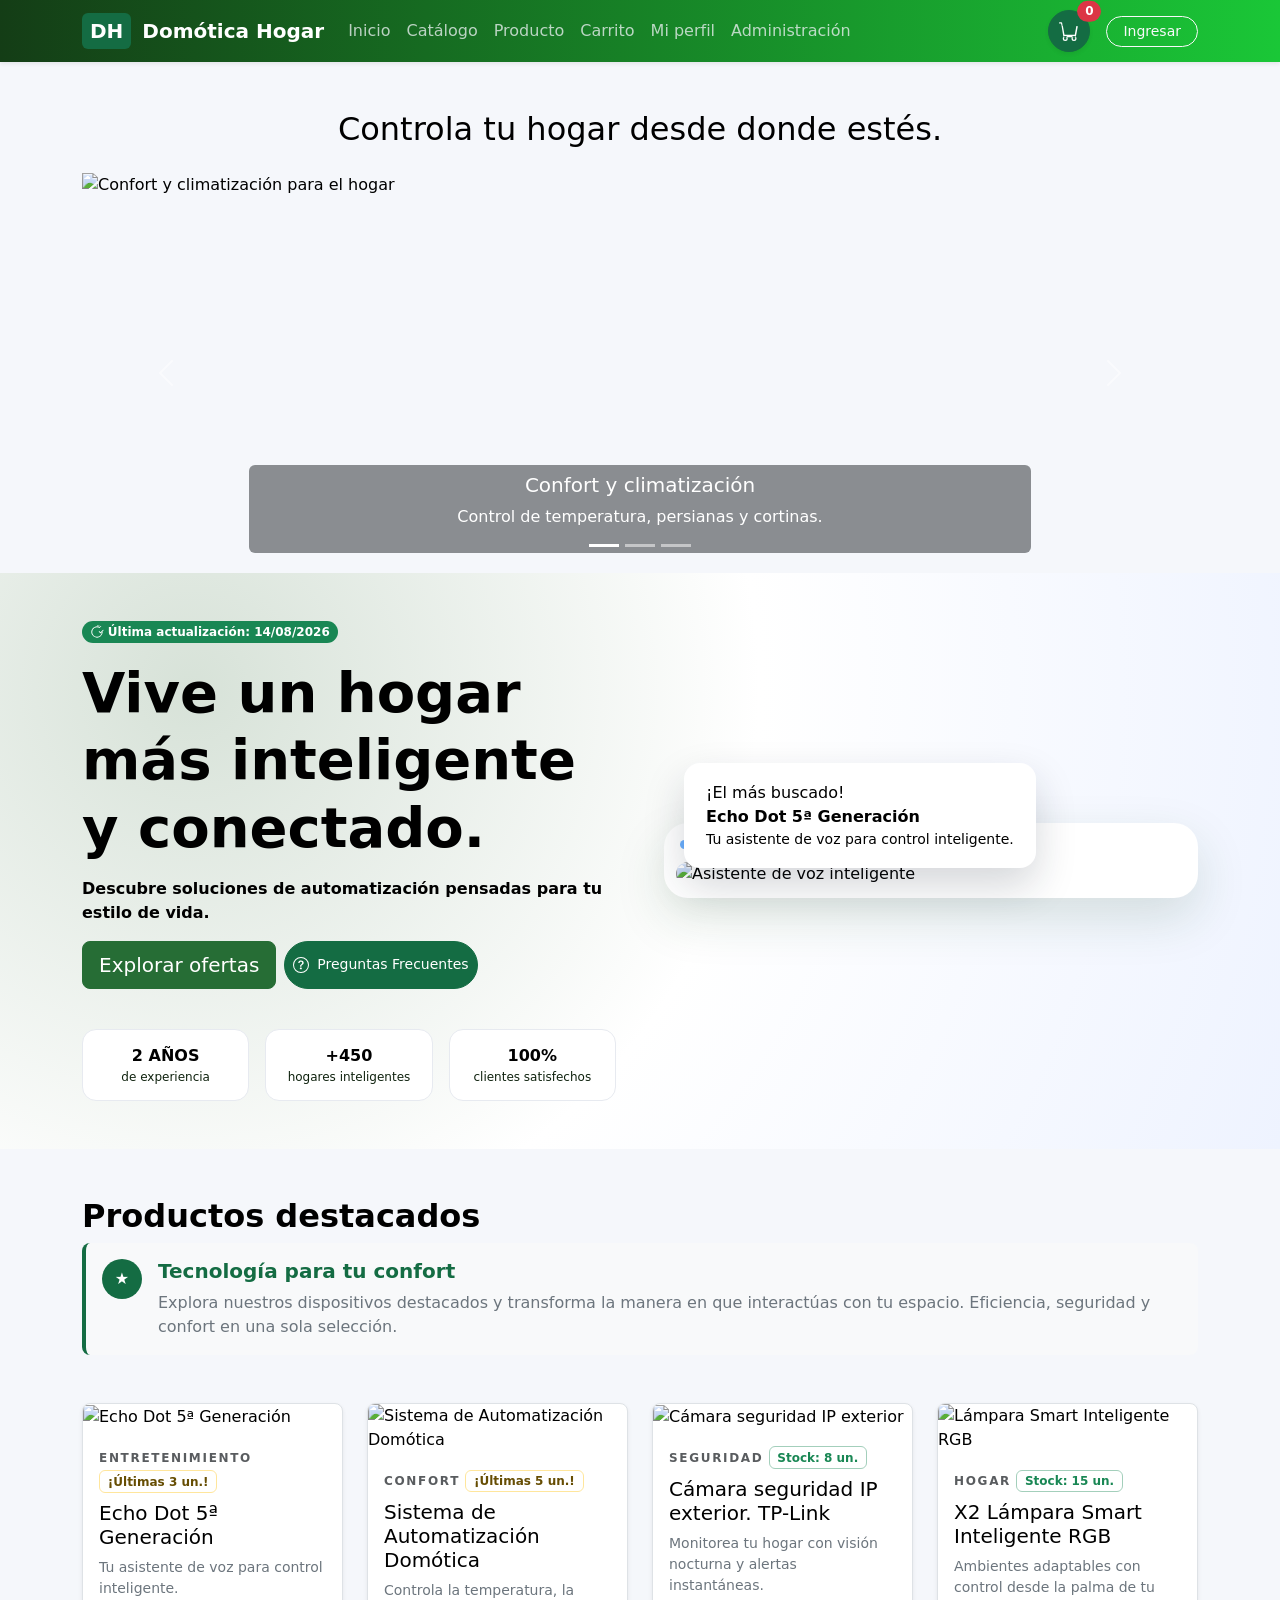
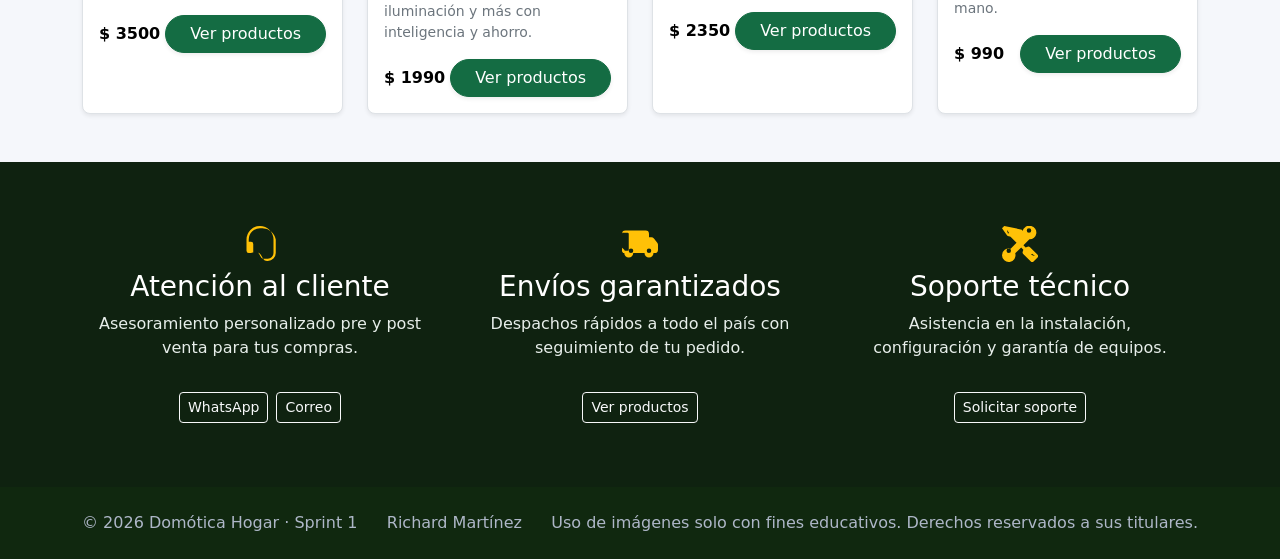
==== index.html @ dbf6e6df "Corregir renderizado de carrito, totales en UI y badge dinámico en navbar." ====
<!doctype html>
<html lang='es'>

<head>
    <meta charset="utf-8">
    <meta name="viewport" content="width=device-width, initial-scale=1">
    <link href="https://cdn.jsdelivr.net/npm/bootstrap@5.3.3/dist/css/bootstrap.min.css" rel="stylesheet">
    <link rel="stylesheet" href="css/styles.css">
    <title>Domótica Hogar | Inicio</title>
</head>

<body class='d-flex flex-column min-vh-100' data-page='inicio'>
    
    <!-- Navbar -->
       <nav class="navbar navbar-expand-lg navbar-dark sticky-top shadow-sm">
    <div class="container">
        <a class="navbar-brand fw-bold" href="index.html">
            <span class="brand-mark">DH</span> Domótica Hogar
        </a>

        <button class="navbar-toggler" type="button" data-bs-toggle="collapse" data-bs-target="#mainNav" aria-controls="mainNav" aria-expanded="false" aria-label="Toggle navigation">
            <span class="navbar-toggler-icon"></span>
        </button>

        <div class="collapse navbar-collapse" id="mainNav">
            <ul class="navbar-nav me-auto mb-2 mb-lg-0">
                <li class="nav-item">
                    <a class="nav-link" data-page="inicio" href="index.html">Inicio</a>
                </li>
                <li class="nav-item">
                    <a class="nav-link" data-page="catalogo" href="catalogo.html">Catálogo</a>
                </li>
                <li class="nav-item">
                    <a class="nav-link" data-page="producto" href="producto.html">Producto</a>
                </li>
                <li class="nav-item">
                    <a class="nav-link" data-page="carrito" href="carrito.html">Carrito</a>
                </li>
                <li class="nav-item">
                    <a class="nav-link" data-page="perfil" href="perfil.html">Mi perfil</a>
                </li>
                <li class="nav-item">
                    <a class="nav-link" data-page="admin" href="admin.html">Administración</a>
                </li>
            </ul>

            <div class="d-flex align-items-center gap-3 mt-3 mt-lg-0">
                <!-- INDICADOR DE CARRITO CON ICONO -->
                <a href="carrito.html" class="btn text-white position-relative rounded-circle p-2 d-inline-flex align-items-center justify-content-center shadow-sm" title="Carrito de compras" style="width: 42px; height: 42px; background-color: #146c43; border-color: #146c43;">
                    <svg xmlns="http://www.w3.org/2000/svg" width="20" height="20" fill="currentColor" class="bi bi-cart3" viewBox="0 0 16 16">
                        <path d="M0 1.5A.5.5 0 0 1 .5 1H2a.5.5 0 0 1 .485.379L2.89 4H14.5a.5.5 0 0 1 .491.592l-1.5 8A.5.5 0 0 1 13 13H4a.5.5 0 0 1-.491-.408L2.01 3.607 1.61 2H.5a.5.5 0 0 1-.5-.5M3.102 4l1.313 7h8.17l1.313-7zM5 12a2 2 0 1 0 0 4 2 2 0 0 0 0-4m7 0a2 2 0 1 0 0 4 2 2 0 0 0 0-4m-7 1a1 1 0 1 1 0 2 1 1 0 0 1 0-2m7 0a1 1 0 1 1 0 2 1 1 0 0 1 0-2"/>
                    </svg>
                    <span id="cant-carrito" class="position-absolute top-0 start-100 translate-middle badge rounded-pill bg-danger">
                        0
                        <span class="visually-hidden">productos en el carrito</span>
                    </span>
                </a>

                <!-- BOTÓN DE INGRESO -->
                <a href="perfil.html" class="btn btn-outline-light rounded-pill btn-sm px-3">Ingresar</a>
            </div>
        </div>
    </div>
</nav>

    <!-- Contenido Principal -->
    <main class='flex-grow-1'>

        <!-- Carrusel dentro de Main -->
        <section class="container mt-5">
            <h2 class="text-center mb-4">
                Controla tu hogar desde donde estés.
            </h2>

            <div id="carruselProductos" class="carousel slide" data-bs-ride="carousel">
              
              <!-- Indicadores -->
              <div class="carousel-indicators">
                <button type="button" data-bs-target="#carruselProductos" data-bs-slide-to="0" class="active" aria-current="true" aria-label="Slide 1"></button>
                <button type="button" data-bs-target="#carruselProductos" data-bs-slide-to="1" aria-label="Slide 2"></button>
                <button type="button" data-bs-target="#carruselProductos" data-bs-slide-to="2" aria-label="Slide 3"></button>
              </div>

              <!-- Diapositivas con alt  -->
              <div class="carousel-inner">
                <div class="carousel-item active">
                  <img src="https://encrypted-tbn0.gstatic.com/images?q=tbn:ANd9GcRCQEJiHLR2pv-9Gu3JbeORyK0p2RTxc9W5ZkH3QqL4zcHdliFpnIKwz2w&s=10" class="d-block w-100" alt="Confort y climatización para el hogar">
                  <div class="carousel-caption d-none d-md-block bg-dark bg-opacity-50 rounded p-2">
                    <h5>Confort y climatización</h5>
                    <p>Control de temperatura, persianas y cortinas.</p>
                  </div>
                </div>

                <div class="carousel-item">
                  <img src="https://cdn.daa.net/images/domotica/Domotica-para-control-de-seguridad.png" class="d-block w-100" alt="Seguridad y protección con cámaras y sensores">
                  <div class="carousel-caption d-none d-md-block bg-dark bg-opacity-50 rounded p-2">
                    <h5>Seguridad y protección.</h5>
                    <p>Cámaras sensores y alarmas.</p>
                  </div>
                </div>

                <div class="carousel-item">
                  <img src="https://cdn.daa.net/images/domotica/200520%20Control%20de%20iluminacio%CC%81n%20hueappmain.png" class="d-block w-100" alt="Control de iluminación y ahorro energético">
                  <div class="carousel-caption d-none d-md-block bg-dark bg-opacity-50 rounded p-2">
                    <h5>Iluminación y ahorro.</h5>
                    <p>Controla luces, crea ambientes y reduce el gasto energético.</p>
                  </div>
                </div>
              </div>

              <!-- Controles anterior / siguiente -->
              <button class="carousel-control-prev" type="button" data-bs-target="#carruselProductos" data-bs-slide="prev">
                <span class="carousel-control-prev-icon" aria-hidden="true"></span>
                <span class="visually-hidden">Anterior</span>
              </button>
              <button class="carousel-control-next" type="button" data-bs-target="#carruselProductos" data-bs-slide="next">
                <span class="carousel-control-next-icon" aria-hidden="true"></span>
                <span class="visually-hidden">Siguiente</span>
              </button>

            </div>
        </section>

        <section class="hero">
            <div class="container py-5">
                <div class="row align-items-center g-5">
                    <div class="col-lg-6">
                        <span class="badge rounded-pill text-bg-success mb-3 d-inline-flex align-items-center gap-1">
    <svg xmlns="http://www.w3.org/2000/svg" width="14" height="14" fill="currentColor" class="bi bi-clock-history" viewBox="0 0 16 16">
        <path d="M8.515 1.019A7 7 0 0 0 8 1V0a8 8 0 0 1 .589.022zm2.004.45a7 7 0 0 0-.985-.299l.219-.976c.383.086.76.2 1.122.341zm1.728 1.149a7 7 0 0 0-.791-.559l.485-.874c.348.193.682.41 1 .649zM2.5 8a5.5 5.5 0 0 1 8.25-4.764.5.5 0 0 0 .5-.866A6.5 6.5 0 1 0 14.5 8a.5.5 0 0 0-1 0 5.5 5.5 0 1 1-11 0"/>
        <path d="M15.354 5.646a.5.5 0 0 1 0 .708l-3 3a.5.5 0 0 1-.708 0l-1.5-1.5a.5.5 0 1 1 .708-.708L12 8.293l2.646-2.647a.5.5 0 0 1 .708 0z"/>
    </svg>
    Última actualización: 14/08/2026
</span>
                        <h1 class="display-4 fw-bold">Vive un hogar más inteligente y conectado.</h1>
                        <p class="lead text-success"></p><strong>Descubre soluciones de automatización pensadas para tu estilo de vida.</strong></p>
                        <div class="d-flex gap-2 flex-wrap">
                            <a class="btn btn-primary btn-lg" href="catalogo.html">Explorar ofertas</a>
                           <!-- BOTÓN: PREGUNTAS FRECUENTES -->
<button type="button" class="btn btn-sm rounded-pill text-white d-inline-flex align-items-center gap-2" style="background-color: #146c43; border-color: #146c43;" data-bs-toggle="modal" data-bs-target="#modalFaq">
    <svg xmlns="http://www.w3.org/2000/svg" width="16" height="16" fill="currentColor" class="bi bi-question-circle" viewBox="0 0 16 16">
        <path d="M8 15A7 7 0 1 1 8 1a7 7 0 0 1 0 14m0 1A8 8 0 1 0 8 0a8 8 0 0 0 0 16"/>
        <path d="M5.255 5.786a.237.237 0 0 0 .241.247h.825c.138 0 .248-.113.266-.25.09-.656.54-1.134 1.342-1.134.686 0 1.314.343 1.314 1.168 0 .635-.374.927-.965 1.371-.673.489-1.206 1.06-1.168 1.987l.003.217a.25.25 0 0 0 .25.246h.811a.25.25 0 0 0 .25-.25v-.105c0-.718.273-.927 1.01-1.486.609-.463 1.244-.977 1.244-2.056 0-1.511-1.276-2.241-2.673-2.241-1.267 0-2.655.59-2.75 2.286m1.557 5.763c0 .533.425.927 1.01.927.609 0 1.028-.394 1.028-.927 0-.552-.42-.94-1.029-.94-.584 0-1.009.388-1.009.94"/>
    </svg>
    Preguntas Frecuentes
</button>
                        </div>
                        <div class="row g-3 mt-4">
                            <div class="col-4">
                                <div class="metric"><strong>2 AÑOS</strong><span>de experiencia</span></div>
                            </div>
                            <div class="col-4">
                                <div class="metric"><strong>+450</strong><span>hogares inteligentes</span></div>
                            </div>
                            <div class="col-4">
                                <div class="metric"><strong>100%</strong><span>clientes satisfechos</span></div>
                            </div>
                        </div>
                    </div>
                    <div class="col-lg-6">
                        <div class="hero-card">
                            <div class="hero-card-header">
                                <span class="dot"></span>
                                <span class="dot"></span>
                                <span class="dot"></span>
                            </div>
                            <img src="https://bgreat.uy/wp-content/uploads/2024/11/199538-Asistente-de-Voz-Alexa-Echo-Dot-5ta-Gen-Charcole-4-510x510.jpg" alt="Asistente de voz inteligente">
                            <div class="floating-card">
                                <span>¡El más buscado! </span>
                                <strong>Echo Dot 5ª Generación</strong>
                                <small>Tu asistente de voz para control inteligente.</small>
                            </div>
                        </div>
                    </div>
                </div>
            </div>
        </section>

        <!-- Productos destacados -->
        <section class="container py-5">
            <div class="section-heading">
                <div>
                    <h2 class="fw-bold">Productos destacados</h2>
                </div>
            </div>
         <div class="student-task bg-light p-3 rounded-3 mb-4" style="border-left: 4px solid #146c43;">
    <div class="student-task-number text-white" style="background-color: #146c43;">★</div>
    <div>
        <h3 class="h5 fw-bold" style="color: #146c43;">Tecnología para tu confort</h3>
        <p class="mb-0 text-secondary">Explora nuestros dispositivos destacados y transforma la manera en que interactúas con tu espacio. Eficiencia, seguridad y confort en una sola selección.</p>
    </div>
</div>
            </div>
<div class="row g-4 mt-1">
    
    <!-- Producto 1: Echo Dot 5ª Generación -->
    <div class="col-md-6 col-xl-3">
        <article class="placeholder-product border rounded-3 overflow-hidden bg-white shadow-sm h-100">
            <img src="https://a.storyblok.com/f/325304/58045/70b9ad700a/domotica-alexa.jpg/m/900x0/smart/filters:format(webp)" 
                 class="img-fluid w-100" 
                 alt="Echo Dot 5ª Generación" 
                 style="height: 200px; object-fit: cover;">
            <div class="p-3">
                <span class="eyebrow text-uppercase text-muted small fw-bold">Entretenimiento</span>
                <span class="badge text-bg-warning-subtle text-warning-emphasis border border-warning-subtle fw-semibold">
    ¡Últimas 3 un.!</span>
                <h3 class="h5 mt-2">Echo Dot 5ª Generación</h3>
                <p class="text-secondary small">Tu asistente de voz para control inteligente.</p>
                <div class="d-flex justify-content-between align-items-center mt-3">
                    <strong>$ 3500</strong>
                   <a href="catalogo.html" class="btn text-white rounded-pill px-4 shadow-sm" style="background-color: #146c43; border-color: #146c43;">
    Ver productos</a>
                </div>
                <div>

                </div>                   
        </article>
    </div>

    <!-- Producto 2: Sistema de Automatización Domótica -->
    <div class="col-md-6 col-xl-3">
        <article class="placeholder-product border rounded-3 overflow-hidden bg-white shadow-sm h-100">
            <img src="https://image.made-in-china.com/202f0j00ELaeRtbhIBcI/Tuya-WiFi-Zigbee-3-0-Integrated-Domotic-Smart-Home-Automation-System-Products-Devices-Work-with-Alexa-and-Google-Home.webp" 
                 class="img-fluid w-100" 
                 alt="Sistema de Automatización Domótica" 
                 style="height: 200px; object-fit: cover;">
            <div class="p-3">
                <span class="eyebrow text-uppercase text-muted small fw-bold">Confort</span>
                <span class="badge text-bg-warning-subtle text-warning-emphasis border border-warning-subtle fw-semibold">
    ¡Últimas 5 un.!</span>
                <h3 class="h5 mt-2">Sistema de Automatización Domótica</h3>
                <p class="text-secondary small">Controla la temperatura, la iluminación y más con inteligencia y ahorro.</p>
                <div class="d-flex justify-content-between align-items-center mt-3">
                    <strong>$ 1990</strong>
                 <a href="catalogo.html" class="btn text-white rounded-pill px-4 shadow-sm" style="background-color: #146c43; border-color: #146c43;">
    Ver productos</a>
                </div>
            </div>
        </article>
    </div>

    <!-- Producto 3: Cámara seguridad IP exterior -->
    <div class="col-md-6 col-xl-3">
        <article class="placeholder-product border rounded-3 overflow-hidden bg-white shadow-sm h-100">
            <img src="https://tech.proaccesorios.com.uy/imgs/productos/productos34_3247.webp" 
                 class="img-fluid w-100" 
                 alt="Cámara seguridad IP exterior" 
                 style="height: 200px; object-fit: cover;">
            <div class="p-3">
                <span class="eyebrow text-uppercase text-muted small fw-bold">Seguridad</span>
                <span class="badge text-bg-success-subtle text-success border border-success-subtle fw-semibold">
    Stock: 8 un.</span>
                <h3 class="h5 mt-2">Cámara seguridad IP exterior. TP-Link</h3>
                <p class="text-secondary small">Monitorea tu hogar con visión nocturna y alertas instantáneas.</p>
                <div class="d-flex justify-content-between align-items-center mt-3">
                    <strong>$ 2350</strong>
                  <a href="catalogo.html" class="btn text-white rounded-pill px-4 shadow-sm" style="background-color: #146c43; border-color: #146c43;">
    Ver productos</a>
                </div>
            </div>
        </article>
    </div>

    <!-- Producto 4: Lámpara Smart Inteligente RGB -->
    <div class="col-md-6 col-xl-3">
        <article class="placeholder-product border rounded-3 overflow-hidden bg-white shadow-sm h-100">
            <img src="https://http2.mlstatic.com/D_NQ_NP_2X_995627-MLU92600735337_092025-F.webp" 
                 class="img-fluid w-100" 
                 alt="Lámpara Smart Inteligente RGB" 
                 style="height: 200px; object-fit: cover;">
            <div class="p-3">
                <span class="eyebrow text-uppercase text-muted small fw-bold">Hogar</span>
                <span class="badge text-bg-success-subtle text-success border border-success-subtle fw-semibold">
    Stock: 15 un.</span>
                <h3 class="h5 mt-2">X2 Lámpara Smart Inteligente RGB</h3>
                <p class="text-secondary small">Ambientes adaptables con control desde la palma de tu mano.</p>
                <div class="d-flex justify-content-between align-items-center mt-3">
                    <strong>$ 990</strong>
                   <a href="catalogo.html" class="btn text-white rounded-pill px-4 shadow-sm" style="background-color: #146c43; border-color: #146c43;">
    Ver productos</a>
                </div>
            </div>
        </article>
    </div>

</div>
        </section>

        <!-- Beneficios -->
<section class="benefits py-5">
    <div class="container">
        <div class="row g-4 text-center">
            
            <!-- Columna 1: Atención al Cliente -->
            <div class="col-md-4">
                <div class="benefit-card h-100 d-flex flex-column justify-content-between p-3">
                    <div>
                        <div class="mb-2">
                            <svg xmlns="http://www.w3.org/2000/svg" width="36" height="36" fill="currentColor" class="bi bi-headset text-warning" viewBox="0 0 16 16">
                                <path d="M8 1a5 5 0 0 0-5 5v1h1a1 1 0 0 1 1 1v3a1 1 0 0 1-1 1H3a1 1 0 0 1-1-1V6a6 6 0 1 1 12 0v6a2.5 2.5 0 0 1-2.5 2.5H9.366a1 1 0 0 1-.866-.5l-1-1.732a1 1 0 0 0-.866-.5H4a1 1 0 0 1-1-1v-1h1a1 1 0 0 1 1 1v1h1.634a2 2 0 0 1 1.732 1l1 1.732a2 2 0 0 0 1.732 1H11.5A3.5 3.5 0 0 0 15 12V6a6 6 0 0 0-6-5"/>
                            </svg>
                        </div>
                        <h3>Atención al cliente</h3>
                        <p>Asesoramiento personalizado pre y post venta para tus compras.</p>
                    </div>
                    <div class="d-flex justify-content-center gap-2 mt-3">
                        <a href="https://wa.me/1234567890" target="_blank" class="btn btn-outline-light btn-sm">WhatsApp</a>
                        <a href="mailto:contacto@domoticahogar.com" class="btn btn-outline-light btn-sm">Correo</a>
                    </div>
                </div>
            </div>

            <!-- Columna 2: Envíos -->
            <div class="col-md-4">
                <div class="benefit-card h-100 d-flex flex-column justify-content-between p-3">
                    <div>
                        <div class="mb-2">
                            <svg xmlns="http://www.w3.org/2000/svg" width="36" height="36" fill="currentColor" class="bi bi-truck text-warning" viewBox="0 0 16 16">
                                <path d="M0 3.5A1.5 1.5 0 0 1 1.5 2h9A1.5 1.5 0 0 1 12 3.5V5h1.02a1.5 1.5 0 0 1 1.17.563l1.481 1.85a1.5 1.5 0 0 1 .329.938V10.5a1.5 1.5 0 0 1-1.5 1.5H14a2 2 0 1 1-4 0H5a2 2 0 1 1-4 0H.5A1.5 1.5 0 0 1 0 10.5zm1 7a.5.5 0 0 0 .5.5h1a.5.5 0 0 0 .5-.5V3.5a.5.5 0 0 0-.5-.5h-9a.5.5 0 0 0-.5.5zm11 1.5a1 1 0 1 0 0-2 1 1 0 0 0 0 2m-8 0a1 1 0 1 0 0-2 1 1 0 0 0 0 2m6.8-5h-2.3V5h1.22c.156 0 .307.058.42.163l1.16 1.45a.5.5 0 0 1 .1.314V8.5a.5.5 0 0 1-.5.5h-.1a2 2 0 0 1-1.5 0"/>
                            </svg>
                        </div>
                        <h3>Envíos garantizados</h3>
                        <p>Despachos rápidos a todo el país con seguimiento de tu pedido.</p>
                    </div>
                    <div class="d-flex justify-content-center gap-2 mt-3">
                        <a href="catalogo.html" class="btn btn-outline-light btn-sm">Ver productos</a>
                    </div>
                </div>
            </div>

            <!-- Columna 3: Soporte Técnico -->
            <div class="col-md-4">
                <div class="benefit-card h-100 d-flex flex-column justify-content-between p-3">
                    <div>
                        <div class="mb-2">
                            <svg xmlns="http://www.w3.org/2000/svg" width="36" height="36" fill="currentColor" class="bi bi-tools text-warning" viewBox="0 0 16 16">
                                <path d="M1 0 0 1l2.2 3.081a1 1 0 0 0 .815.419h.07a1 1 0 0 1 .707.293l2.675 2.675-2.617 2.654A3.003 3.003 0 0 0 0 13a3 3 0 1 0 5.878-.851l2.654-2.617.968.968-.305.914a1 1 0 0 0 .242 1.023l3.27 3.27a.997.997 0 0 0 1.414 0l1.586-1.586a.997.997 0 0 0 0-1.414l-3.27-3.27a1 1 0 0 0-1.023-.242l-.914.305-.968-.968 2.654-2.617A3.003 3.003 0 0 0 13 0a3 3 0 1 0-.851 5.878L9.532 3.224a1 1 0 0 1-.293-.707v-.07a1 1 0 0 0-.419-.815zm1.18 2.025a1 1 0 0 1 .118-.118l.812 1.137a2 2 0 0 1-.418.418zm10.765 10.765a2 2 0 0 1 .418-.418l1.137.812a1 1 0 0 1-.118.118zM11 2a1 1 0 1 1 2 0 1 1 0 0 1-2 0M2 11a1 1 0 1 1 2 0 1 1 0 0 1-2 0"/>
                            </svg>
                        </div>
                        <h3>Soporte técnico</h3>
                        <p>Asistencia en la instalación, configuración y garantía de equipos.</p>
                    </div>
                    <div class="d-flex justify-content-center gap-2 mt-3">
                        <a href="mailto:soporte@domoticahogar.com" class="btn btn-outline-light btn-sm">Solicitar soporte</a>
                    </div>
                </div>
            </div>

        </div>
    </div>
</section>

<!-- MODAL: PREGUNTAS FRECUENTES -->
<div class="modal fade" id="modalFaq" tabindex="-1" aria-labelledby="modalFaqLabel" aria-hidden="true">
    <div class="modal-dialog modal-dialog-centered modal-lg">
        <div class="modal-content">
            <div class="modal-header border-0 pb-0">
                <h5 class="modal-title fw-bold" id="modalFaqLabel">Preguntas Frecuentes</h5>
                <button type="button" class="btn-close" data-bs-dismiss="modal" aria-label="Cerrar"></button>
            </div>
            <div class="modal-body py-4">
                <div class="accordion accordion-flush" id="accordionFaq">
                    
                    <div class="accordion-item">
                        <h2 class="accordion-header">
                            <button class="accordion-button fw-bold" type="button" data-bs-toggle="collapse" data-bs-target="#faqMetodosPago">
                                ¿Qué métodos de pago aceptan?
                            </button>
                        </h2>
                        <div id="faqMetodosPago" class="accordion-collapse collapse show" data-bs-parent="#accordionFaq">
                            <div class="accordion-body text-secondary">
                                Aceptamos todas las tarjetas de débito o crédito procesadas a través de <strong>Mercado Pago</strong>, además de <strong>Giros</strong>, <strong>Depósitos bancarios</strong> y pagos en <strong>Efectivo</strong> (Abitab / Redpagos).
                            </div>
                        </div>
                    </div>

                    <div class="accordion-item">
                        <h2 class="accordion-header">
                            <button class="accordion-button collapsed fw-bold" type="button" data-bs-toggle="collapse" data-bs-target="#faqEnvios">
                                ¿Cómo funcionan los envíos?
                            </button>
                        </h2>
                        <div id="faqEnvios" class="accordion-collapse collapse" data-bs-parent="#accordionFaq">
                            <div class="accordion-body text-secondary">
                                Ofrecemos <strong>envíos en la ciudad en el día y sin costo</strong>. Para el resto de las localidades del país, las entregas se realizan entre <strong>24 y 48 horas hábiles</strong> a través de <strong>UES Express E-commerce</strong>.
                            </div>
                        </div>
                    
                    <div class="accordion-item">
                        <h2 class="accordion-header">
                            <button class="accordion-button collapsed fw-bold" type="button" data-bs-toggle="collapse" data-bs-target="#faqRut">
                                ¿Emiten factura con RUT?
                            </button>
                        </h2>
                        <div id="faqRut" class="accordion-collapse collapse" data-bs-parent="#accordionFaq">
                            <div class="accordion-body text-secondary">
                                Sí, emitimos factura con RUT para empresas. Solo debes ingresar los datos de facturación (RUT y Razón Social) al momento de finalizar tu compra o solicitarla a nuestro equipo de atención.
                            </div>
                        </div>
                    </div>

                    <div class="accordion-item">
                        <h2 class="accordion-header">
                            <button class="accordion-button collapsed fw-bold" type="button" data-bs-toggle="collapse" data-bs-target="#faqInstalacion">
                                ¿Necesito conocimientos técnicos para instalar los productos?
                            </button>
                        </h2>
                        <div id="faqInstalacion" class="accordion-collapse collapse" data-bs-parent="#accordionFaq">
                            <div class="accordion-body text-secondary">
                                No. La mayoría de nuestros dispositivos son <em>Plug & Play</em> y se configuran fácilmente desde la aplicación móvil en pocos minutos.
                            </div>
                        </div>
                    </div>

                    <div class="accordion-item">
                        <h2 class="accordion-header">
                            <button class="accordion-button collapsed fw-bold" type="button" data-bs-toggle="collapse" data-bs-target="#faqCompatibilidad">
                                ¿Son compatibles con Alexa y Google Home?
                            </button>
                        </h2>
                        <div id="faqCompatibilidad" class="accordion-collapse collapse" data-bs-parent="#accordionFaq">
                            <div class="accordion-body text-secondary">
                                Sí, todos los productos de nuestro catálogo cuentan con integración oficial para asistentes de voz Alexa, Google Assistant y Siri Shortcuts.
                            </div>
                        </div>
                    </div>

                </div>
            </div>
            <div class="modal-footer border-0 pt-0">
                <button type="button" class="btn btn-secondary btn-sm" data-bs-dismiss="modal">Cerrar</button>
            </div>
        </div>
    </div>
</div>
    </main>

    <!-- Footer -->
    <footer class="footer py-4 mt-auto">
        <div class="container d-flex justify-content-between flex-wrap gap-2">
            <span>© 2026 Domótica Hogar · Sprint 1</span>
            <span>Richard Martínez</span> <span>Uso de imágenes solo con fines educativos. Derechos reservados a sus titulares.</span>
        </div>
    </footer>

    <div class="toast-container position-fixed bottom-0 end-0 p-3">
        <div id="appToast" class="toast">
            <div class="toast-header">
                <strong class="me-auto">Domótica Hogar</strong>
                <button class="btn-close" data-bs-dismiss="toast"></button>
            </div>
            <div class="toast-body" id="toastMessage"></div>
        </div>
    </div>

    <script src="https://cdn.jsdelivr.net/npm/bootstrap@5.3.3/dist/js/bootstrap.bundle.min.js"></script>
    <script src="js/base.js"></script>
    <script src="js/productos.js"></script>
    <script src="js/carrito-state.js"></script>
    <script src="js/main.js"></script>
</body>

</html>
---- css/styles.css ----
:root {
  --primary: #266d35;
  --secondary: #172033;
  --surface: #f5f7fb;
  --accent: #ffc107;
}
.btn-primary {
  background-color: var(--primary);
  border-color: var(--primary);
}

.btn-primary:hover,
.btn-primary:focus {
  background-color: #1c5227;
  border-color: #0d2913;
}

.btn-secondary {
  background-color: var(--secondary);
  border-color: var(--secondary);
}

* {
  box-sizing: border-box;
}

body {
  font-family: Inter, system-ui, sans-serif;
  color: var(--ink);
  background: var(--surface);
}
a:focus-visible,
button:focus-visible,
.btn:focus-visible,
.form-control:focus {
  outline: 3px solid var(--accent) !important;
  box-shadow: 0 0 0 0.2rem rgba(255, 193, 7, 0.35) !important;
}

.navbar {
  background: linear-gradient(90deg, #143d16, #1ac737);
}

.navbar .nav-link {
  color: #e9f0efc7;
}

.navbar .nav-link.active,
.navbar .nav-link:hover {
  color: #fff;
}

.brand-mark {
    background-color: #146c43;
    color: #ffffff;
    padding: 0.2rem 0.5rem;
    border-radius: 0.375rem;
    font-weight: 700;
    display: inline-block;
    margin-right: 0.25rem;
}

.hero {
  background: radial-gradient(circle at 15% 20%, #d7e2d8 0, #fff 48%, #eef3ff 100%);
}

.hero-card {
  position: relative;
  background: #fff;
  border-radius: 24px;
  padding: 12px;
  box-shadow: 0 20px 50px rgba(26, 78, 37, 0.15);
}

.hero-card img {
  height: 420px;
  width: 100%;
  object-fit: cover;
  border-radius: 16px; 
}

.hero-card-header {
  display: flex;
  gap: 7px;
  padding: 5px 4px 12px;
}

.dot {
  width: 9px;
  height: 9px;
  border-radius: 50%;
  background: #e0efdc;
}

.dot:first-child {
  background: #6bb0ff;
}

.dot:nth-child(2) {
  background: #3bc1ff;
}

.dot:nth-child(3) {
  background: #51cf66;
}

.floating-card {
  position: absolute;
  left: 20px; 
  bottom: 30px;
  background: #fff;
  padding: 18px 22px;
  border-radius: 16px;
  box-shadow: 0 18px 40px #1720332e;
  display: flex;
  flex-direction: column;
}

.metric {
  background: #fff;
  border: 1px solid #e7eaf0;
  border-radius: 14px;
  padding: 14px;
  text-align: center;
  display: flex;
  flex-direction: column;
}

.metric span {
  font-size: 0.75rem;
  color: #0f220e;
}

.section-heading {
  display: flex;
  justify-content: space-between;
  align-items: end;
}

.eyebrow {
  font-size: 0.75rem;
  text-transform: uppercase;
  letter-spacing: 0.14em;
  color: var(--primary);
  font-weight: 800;
}

.student-task {
  display: flex;
  gap: 16px;
  background: #fff;
  border-left: 5px solid var(--primary);
  border-radius: 14px;
  padding: 20px;
}

.student-task-number {
  display: grid;
  place-items: center;
  flex: 0 0 40px;
  height: 40px;
  border-radius: 50%;
  background: var(--primary);
  color: #fff;
  font-weight: 800;
}

.placeholder-product {
  height: 100%;
  background: #fff;
  border-radius: 18px;
  overflow: hidden;
  box-shadow: 0 10px 28px #17203314;
}

.placeholder-image {
  height: 210px;
  background: repeating-linear-gradient(45deg, #eef1f7 0, #eef1f7 12px, #e5e9f1 12px, #e5e9f1 24px);
  display: grid;
  place-items: center;
  color: #eff0f1;
  font-weight: 700;
}
.card {
  border: none;
  border-radius: 16px;
  overflow: hidden;
  box-shadow: 0 10px 28px rgba(23, 32, 51, 0.08);
  transition: transform 0.2s ease, box-shadow 0.2s ease;
}

.card:hover {
  transform: translateY(-4px);
  box-shadow: 0 16px 35px rgba(23, 32, 51, 0.12);
}

.card-img-top {
  height: 220px;
  object-fit: cover;
}

.benefits {
  background: #0f2210;
  color: #fff;
}

.benefit-card p {
  color: #e7eeea;
}

.footer {
  background: #10280f;
  color: #aeb7c8;
}

.sprint-summary {
  background: #f5f7fb;
  border: 1px solid #e3e7ef;
  border-radius: 12px;
  padding: 14px;
  display: flex;
  flex-direction: column;
}

.locked-module {
  max-width: 860px;
  margin: 40px auto;
  text-align: center;
  background: #fff;
  border-radius: 24px;
  padding: 48px;
  box-shadow: 0 18px 45px #17203317;
}

.locked-icon {
  font-size: 4rem;
}

.locked-card {
  margin-top: 28px;
  text-align: left;
  background: #f7f8fb;
  border: 1px dashed #b7c0d0;
  border-radius: 16px;
  padding: 24px;
}

@media (max-width: 767px) {
  .floating-card {
    position: static;
    margin-top: 10px;
  }
@media (max-width: 575px) {
  .carousel-item img {
    height: 240px;
  }

  .hero-card img {
    height: 220px;
  }
}

  .hero-card img {
    height: 320px;
  }

  .locked-module {
    padding: 30px 20px;
  }

  .section-heading {
    align-items: start;
    flex-direction: column;
  }
}

.carousel-item img {
  height: 400px;
  object-fit: cover;
}

/* Small utility helpers */
.text-secondary { color: #243325; }
.badge { font-weight: 700; }

/* Botón verde personalizado Domótica */
.btn-verde-domotica {
    background-color: #146c43;
    color: #ffffff;
    border: 1px solid #146c43;
    transition: all 0.25s ease-in-out;
}

.btn-verde-domotica:hover {
    background-color: #0f5132;
    border-color: #0f5132;
    color: #ffffff;
    box-shadow: 0 4px 10px rgba(20, 108, 67, 0.25);
:root {
  --primary: #266d35;
  --secondary: #172033;
  --surface: #f5f7fb;
  --accent: #ffc107;
}
.btn-primary {
  background-color: var(--primary);
  border-color: var(--primary);
}

.btn-primary:hover,
.btn-primary:focus {
  background-color: #1c5227;
  border-color: #0d2913;
}

.btn-secondary {
  background-color: var(--secondary);
  border-color: var(--secondary);
}

* {
  box-sizing: border-box;
}

body {
  font-family: Inter, system-ui, sans-serif;
  color: var(--ink);
  background: var(--surface);
}
a:focus-visible,
button:focus-visible,
.btn:focus-visible,
.form-control:focus {
  outline: 3px solid var(--accent) !important;
  box-shadow: 0 0 0 0.2rem rgba(255, 193, 7, 0.35) !important;
}

.navbar {
  background: linear-gradient(90deg, #143d16, #1ac737);
}

.navbar .nav-link {
  color: #e9f0efc7;
}

.navbar .nav-link.active,
.navbar .nav-link:hover {
  color: #fff;
}

.brand-mark {
  display: #d35400;
  place-items: #146c43;
  width: 32px;
  height: 32px;
  background: var(--accent);
  color: #9b910e;
  border-radius: 10px;
  margin-right: 0.35rem;
}

.hero {
  background: radial-gradient(circle at 15% 20%, #d7e2d8 0, #fff 48%, #eef3ff 100%);
}

.hero-card {
  position: relative;
  background: #fff;
  border-radius: 24px;
  padding: 12px;
  box-shadow: 0 20px 50px rgba(26, 78, 37, 0.15);
}

.hero-card img {
  height: 420px;
  width: 100%;
  object-fit: cover;
  border-radius: 16px; 
}

.hero-card-header {
  display: flex;
  gap: 7px;
  padding: 5px 4px 12px;
}

.dot {
  width: 9px;
  height: 9px;
  border-radius: 50%;
  background: #e0efdc;
}

.dot:first-child {
  background: #6bb0ff;
}

.dot:nth-child(2) {
  background: #3bc1ff;
}

.dot:nth-child(3) {
  background: #51cf66;
}

.floating-card {
  position: absolute;
  left: 20px; 
  bottom: 30px;
  background: #fff;
  padding: 18px 22px;
  border-radius: 16px;
  box-shadow: 0 18px 40px #1720332e;
  display: flex;
  flex-direction: column;
}

.metric {
  background: #fff;
  border: 1px solid #e7eaf0;
  border-radius: 14px;
  padding: 14px;
  text-align: center;
  display: flex;
  flex-direction: column;
}

.metric span {
  font-size: 0.75rem;
  color: #0f220e;
}

.section-heading {
  display: flex;
  justify-content: space-between;
  align-items: end;
}

.eyebrow {
  font-size: 0.75rem;
  text-transform: uppercase;
  letter-spacing: 0.14em;
  color: var(--primary);
  font-weight: 800;
}

.student-task {
  display: flex;
  gap: 16px;
  background: #fff;
  border-left: 5px solid var(--primary);
  border-radius: 14px;
  padding: 20px;
}

.student-task-number {
  display: grid;
  place-items: center;
  flex: 0 0 40px;
  height: 40px;
  border-radius: 50%;
  background: var(--primary);
  color: #fff;
  font-weight: 800;
}

.placeholder-product {
  height: 100%;
  background: #fff;
  border-radius: 18px;
  overflow: hidden;
  box-shadow: 0 10px 28px #17203314;
}

.placeholder-image {
  height: 210px;
  background: repeating-linear-gradient(45deg, #eef1f7 0, #eef1f7 12px, #e5e9f1 12px, #e5e9f1 24px);
  display: grid;
  place-items: center;
  color: #eff0f1;
  font-weight: 700;
}
.card {
  border: none;
  border-radius: 16px;
  overflow: hidden;
  box-shadow: 0 10px 28px rgba(23, 32, 51, 0.08);
  transition: transform 0.2s ease, box-shadow 0.2s ease;
}

.card:hover {
  transform: translateY(-4px);
  box-shadow: 0 16px 35px rgba(23, 32, 51, 0.12);
}

.card-img-top {
  height: 220px;
  object-fit: cover;
}

.benefits {
  background: #0f2210;
  color: #fff;
}

.benefit-card p {
  color: #e7eeea;
}

.footer {
  background: #10280f;
  color: #aeb7c8;
}

.sprint-summary {
  background: #f5f7fb;
  border: 1px solid #e3e7ef;
  border-radius: 12px;
  padding: 14px;
  display: flex;
  flex-direction: column;
}

.locked-module {
  max-width: 860px;
  margin: 40px auto;
  text-align: center;
  background: #fff;
  border-radius: 24px;
  padding: 48px;
  box-shadow: 0 18px 45px #17203317;
}

.locked-icon {
  font-size: 4rem;
}

.locked-card {
  margin-top: 28px;
  text-align: left;
  background: #f7f8fb;
  border: 1px dashed #b7c0d0;
  border-radius: 16px;
  padding: 24px;
}

@media (max-width: 767px) {
  .floating-card {
    position: static;
    margin-top: 10px;
  }
@media (max-width: 575px) {
  .carousel-item img {
    height: 240px;
  }

  .hero-card img {
    height: 220px;
  }
}

  .hero-card img {
    height: 320px;
  }

  .locked-module {
    padding: 30px 20px;
  }

  .section-heading {
    align-items: start;
    flex-direction: column;
  }
}

.carousel-item img {
  height: 400px;
  object-fit: cover;
}

/* Small utility helpers */
.text-secondary { color: #243325; }
.badge { font-weight: 700; }

/* Botón verde personalizado Domótica */
.btn-verde-domotica {
    background-color: #146c43;
    color: #ffffff;
    border: 1px solid #146c43;
    transition: all 0.25s ease-in-out;
}

.btn-verde-domotica:hover {
    background-color: #0f5132;
    border-color: #0f5132;
    color: #ffffff;
    box-shadow: 0 4px 10px rgba(20, 108, 67, 0.25);
}
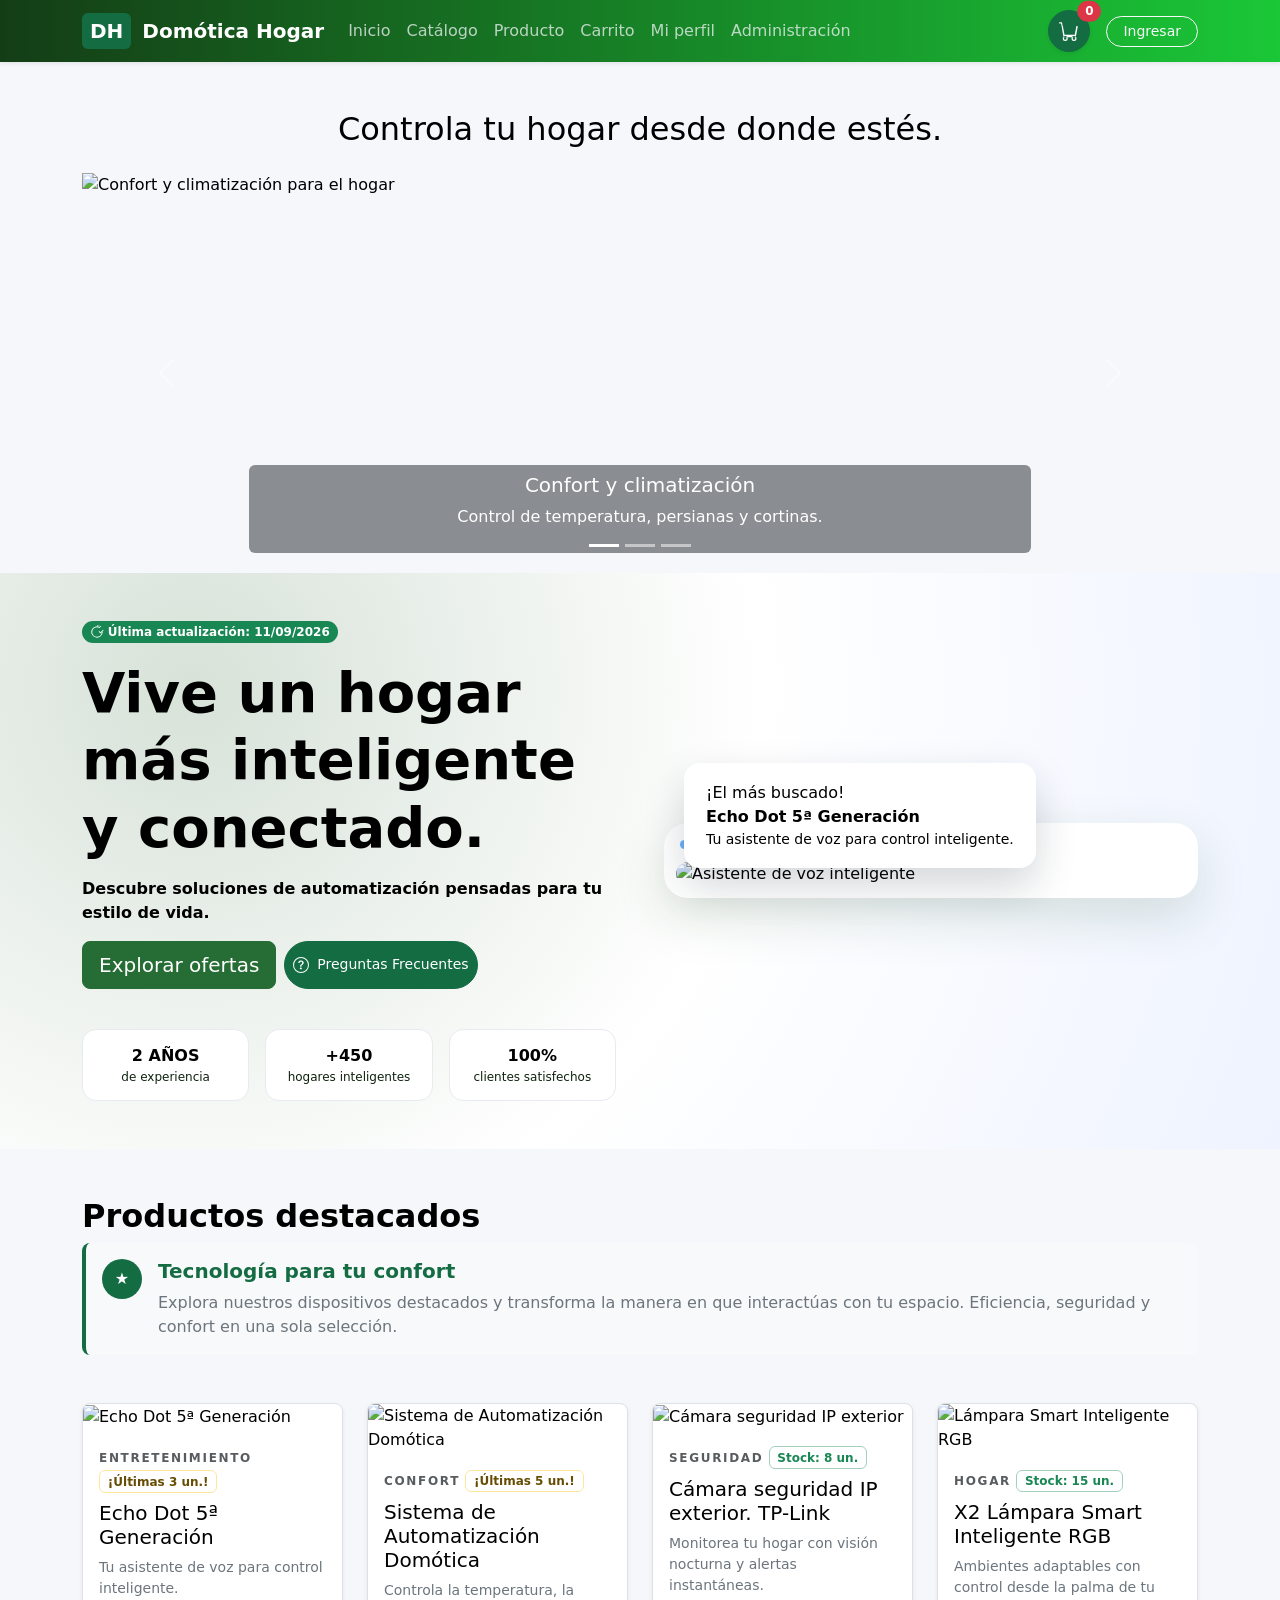
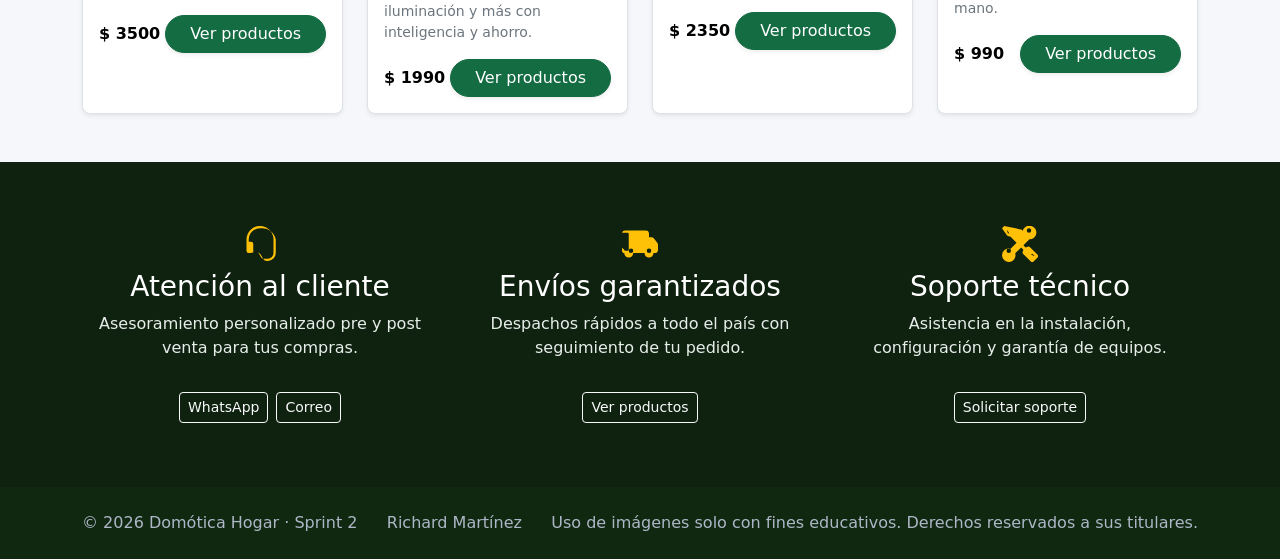
==== commit 15c0c276: "Enriquece proyecto con puntos opcionales, resuelve inconsistencias en IDs y renderizado duplicado." ====
--- a/index.html
+++ b/index.html
@@ -130,7 +130,7 @@
         <path d="M8.515 1.019A7 7 0 0 0 8 1V0a8 8 0 0 1 .589.022zm2.004.45a7 7 0 0 0-.985-.299l.219-.976c.383.086.76.2 1.122.341zm1.728 1.149a7 7 0 0 0-.791-.559l.485-.874c.348.193.682.41 1 .649zM2.5 8a5.5 5.5 0 0 1 8.25-4.764.5.5 0 0 0 .5-.866A6.5 6.5 0 1 0 14.5 8a.5.5 0 0 0-1 0 5.5 5.5 0 1 1-11 0"/>
         <path d="M15.354 5.646a.5.5 0 0 1 0 .708l-3 3a.5.5 0 0 1-.708 0l-1.5-1.5a.5.5 0 1 1 .708-.708L12 8.293l2.646-2.647a.5.5 0 0 1 .708 0z"/>
     </svg>
-    Última actualización: 14/08/2026
+    Última actualización: 11/09/2026
 </span>
                         <h1 class="display-4 fw-bold">Vive un hogar más inteligente y conectado.</h1>
                         <p class="lead text-success"></p><strong>Descubre soluciones de automatización pensadas para tu estilo de vida.</strong></p>
@@ -438,7 +438,7 @@
     <!-- Footer -->
     <footer class="footer py-4 mt-auto">
         <div class="container d-flex justify-content-between flex-wrap gap-2">
-            <span>© 2026 Domótica Hogar · Sprint 1</span>
+            <span>© 2026 Domótica Hogar · Sprint 2</span>
             <span>Richard Martínez</span> <span>Uso de imágenes solo con fines educativos. Derechos reservados a sus titulares.</span>
         </div>
     </footer>
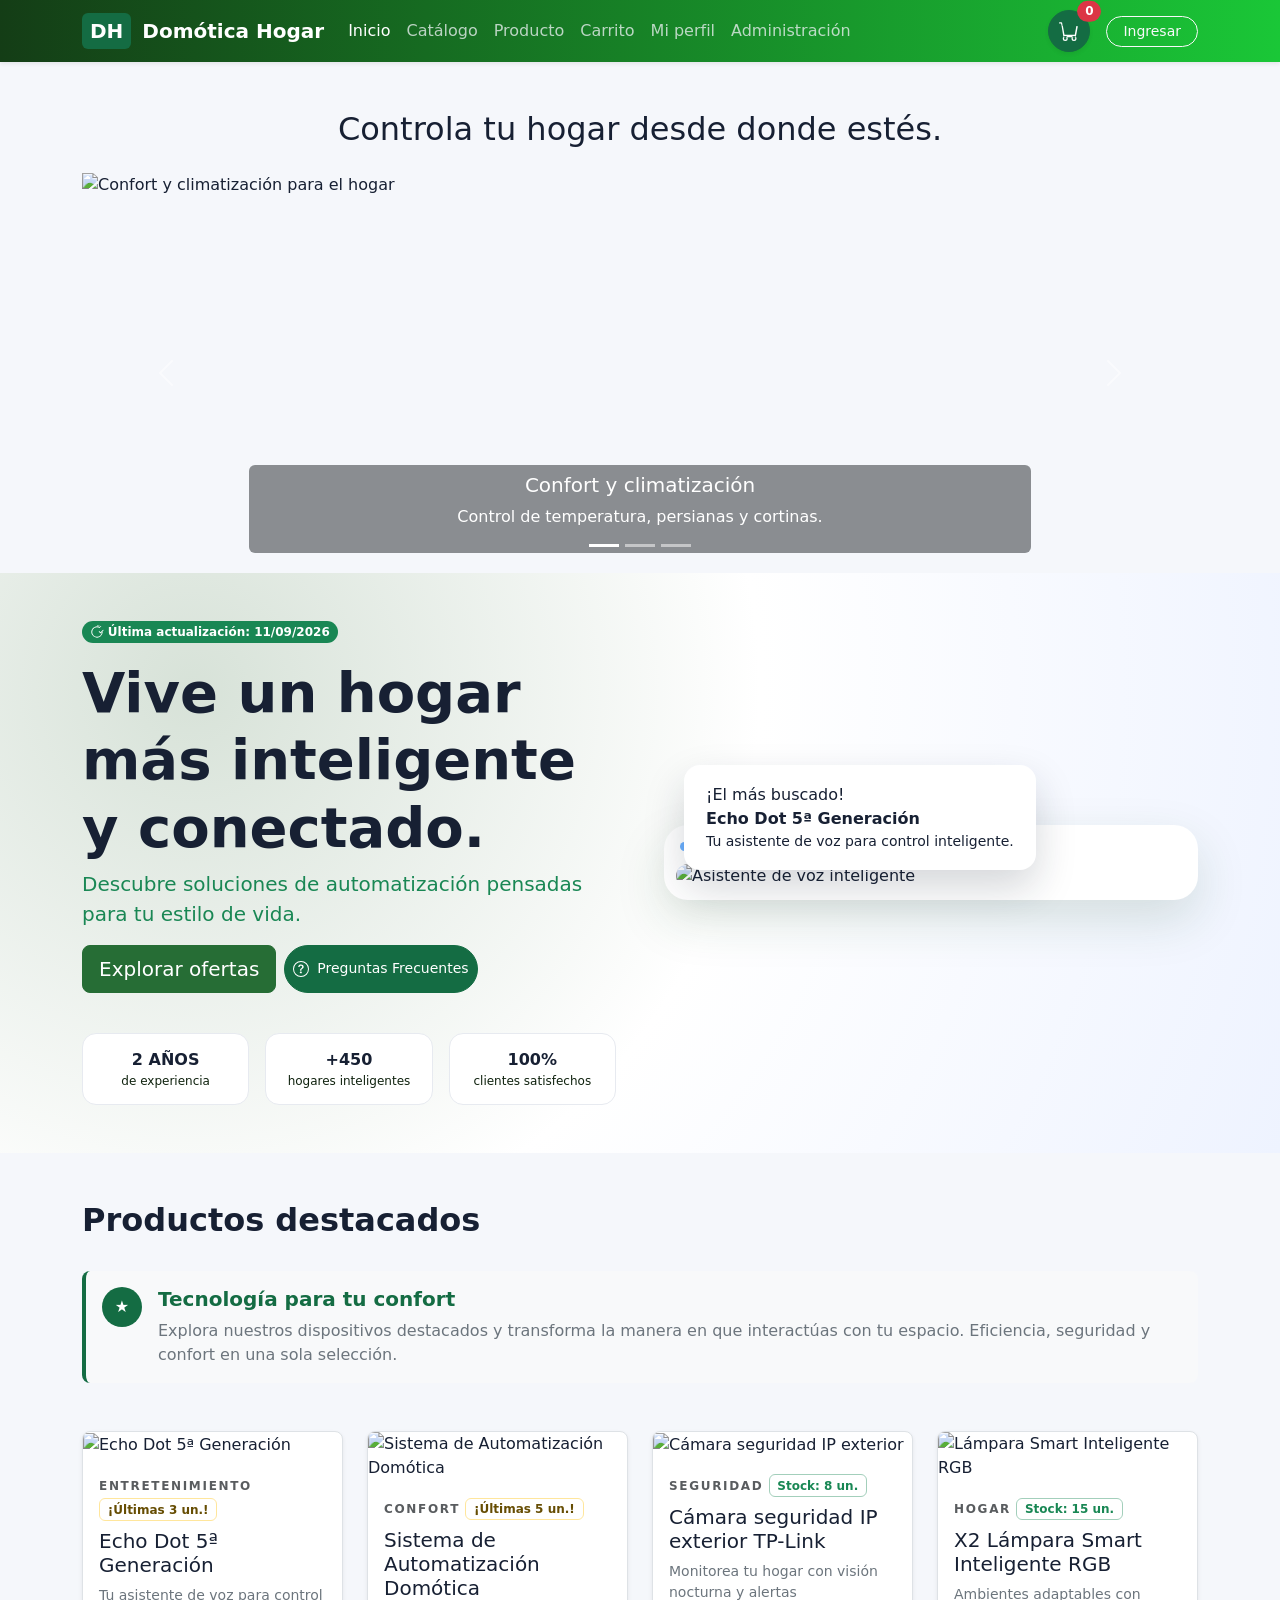
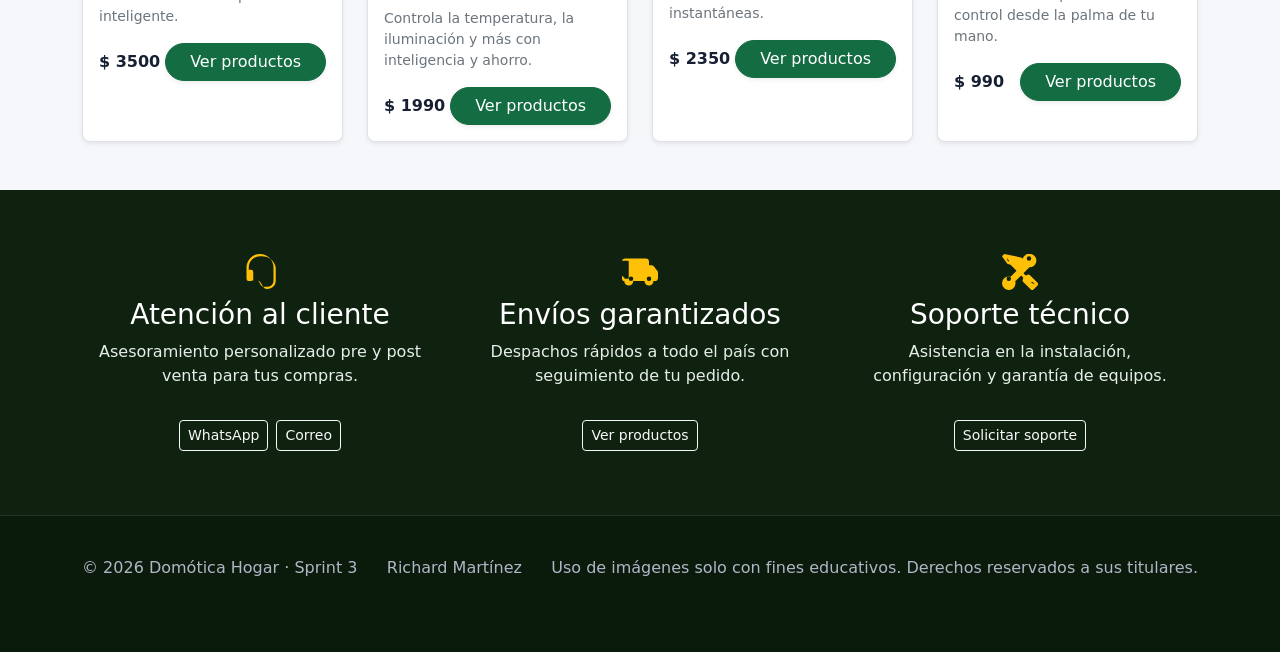
==== commit 05f619cd: "Resolver desbordamiento de footer y sincronizar estado con Firestore - Firebase & Firestore:   * Int" ====
--- a/index.html
+++ b/index.html
@@ -1,5 +1,5 @@
 <!doctype html>
-<html lang='es'>
+<html lang="es">
 
 <head>
     <meta charset="utf-8">
@@ -9,141 +9,132 @@
     <title>Domótica Hogar | Inicio</title>
 </head>
 
-<body class='d-flex flex-column min-vh-100' data-page='inicio'>
-    
+<body class="d-flex flex-column min-vh-100" data-page="inicio">
+
     <!-- Navbar -->
-       <nav class="navbar navbar-expand-lg navbar-dark sticky-top shadow-sm">
-    <div class="container">
-        <a class="navbar-brand fw-bold" href="index.html">
-            <span class="brand-mark">DH</span> Domótica Hogar
-        </a>
-
-        <button class="navbar-toggler" type="button" data-bs-toggle="collapse" data-bs-target="#mainNav" aria-controls="mainNav" aria-expanded="false" aria-label="Toggle navigation">
-            <span class="navbar-toggler-icon"></span>
-        </button>
-
-        <div class="collapse navbar-collapse" id="mainNav">
-            <ul class="navbar-nav me-auto mb-2 mb-lg-0">
-                <li class="nav-item">
-                    <a class="nav-link" data-page="inicio" href="index.html">Inicio</a>
-                </li>
-                <li class="nav-item">
-                    <a class="nav-link" data-page="catalogo" href="catalogo.html">Catálogo</a>
-                </li>
-                <li class="nav-item">
-                    <a class="nav-link" data-page="producto" href="producto.html">Producto</a>
-                </li>
-                <li class="nav-item">
-                    <a class="nav-link" data-page="carrito" href="carrito.html">Carrito</a>
-                </li>
-                <li class="nav-item">
-                    <a class="nav-link" data-page="perfil" href="perfil.html">Mi perfil</a>
-                </li>
-                <li class="nav-item">
-                    <a class="nav-link" data-page="admin" href="admin.html">Administración</a>
-                </li>
-            </ul>
-
-            <div class="d-flex align-items-center gap-3 mt-3 mt-lg-0">
-                <!-- INDICADOR DE CARRITO CON ICONO -->
-                <a href="carrito.html" class="btn text-white position-relative rounded-circle p-2 d-inline-flex align-items-center justify-content-center shadow-sm" title="Carrito de compras" style="width: 42px; height: 42px; background-color: #146c43; border-color: #146c43;">
-                    <svg xmlns="http://www.w3.org/2000/svg" width="20" height="20" fill="currentColor" class="bi bi-cart3" viewBox="0 0 16 16">
-                        <path d="M0 1.5A.5.5 0 0 1 .5 1H2a.5.5 0 0 1 .485.379L2.89 4H14.5a.5.5 0 0 1 .491.592l-1.5 8A.5.5 0 0 1 13 13H4a.5.5 0 0 1-.491-.408L2.01 3.607 1.61 2H.5a.5.5 0 0 1-.5-.5M3.102 4l1.313 7h8.17l1.313-7zM5 12a2 2 0 1 0 0 4 2 2 0 0 0 0-4m7 0a2 2 0 1 0 0 4 2 2 0 0 0 0-4m-7 1a1 1 0 1 1 0 2 1 1 0 0 1 0-2m7 0a1 1 0 1 1 0 2 1 1 0 0 1 0-2"/>
-                    </svg>
-                    <span id="cant-carrito" class="position-absolute top-0 start-100 translate-middle badge rounded-pill bg-danger">
-                        0
-                        <span class="visually-hidden">productos en el carrito</span>
-                    </span>
-                </a>
-
-                <!-- BOTÓN DE INGRESO -->
-                <a href="perfil.html" class="btn btn-outline-light rounded-pill btn-sm px-3">Ingresar</a>
+    <nav class="navbar navbar-expand-lg navbar-dark sticky-top shadow-sm">
+        <div class="container">
+            <a class="navbar-brand fw-bold" href="index.html">
+                <span class="brand-mark">DH</span> Domótica Hogar
+            </a>
+
+            <button class="navbar-toggler" type="button" data-bs-toggle="collapse" data-bs-target="#mainNav" aria-controls="mainNav" aria-expanded="false" aria-label="Toggle navigation">
+                <span class="navbar-toggler-icon"></span>
+            </button>
+
+            <div class="collapse navbar-collapse" id="mainNav">
+                <ul class="navbar-nav me-auto mb-2 mb-lg-0">
+                    <li class="nav-item">
+                        <a class="nav-link active" aria-current="page" data-page="inicio" href="index.html">Inicio</a>
+                    </li>
+                    <li class="nav-item">
+                        <a class="nav-link" data-page="catalogo" href="catalogo.html">Catálogo</a>
+                    </li>
+                    <li class="nav-item">
+                        <a class="nav-link" data-page="producto" href="producto.html">Producto</a>
+                    </li>
+                    <li class="nav-item">
+                        <a class="nav-link" data-page="carrito" href="carrito.html">Carrito</a>
+                    </li>
+                    <li class="nav-item">
+                        <a class="nav-link" data-page="perfil" href="perfil.html">Mi perfil</a>
+                    </li>
+                    <li class="nav-item">
+                        <a class="nav-link" data-page="admin" href="admin.html">Administración</a>
+                    </li>
+                </ul>
+
+                <div class="d-flex align-items-center gap-3 mt-3 mt-lg-0">
+                    <a href="carrito.html" class="btn text-white position-relative rounded-circle p-2 d-inline-flex align-items-center justify-content-center shadow-sm" title="Carrito de compras" style="width: 42px; height: 42px; background-color: #146c43; border-color: #146c43;">
+                        <svg xmlns="http://www.w3.org/2000/svg" width="20" height="20" fill="currentColor" class="bi bi-cart3" viewBox="0 0 16 16">
+                            <path d="M0 1.5A.5.5 0 0 1 .5 1H2a.5.5 0 0 1 .485.379L2.89 4H14.5a.5.5 0 0 1 .491.592l-1.5 8A.5.5 0 0 1 13 13H4a.5.5 0 0 1-.491-.408L2.01 3.607 1.61 2H.5a.5.5 0 0 1-.5-.5M3.102 4l1.313 7h8.17l1.313-7zM5 12a2 2 0 1 0 0 4 2 2 0 0 0 0-4m7 0a2 2 0 1 0 0 4 2 2 0 0 0 0-4m-7 1a1 1 0 1 1 0 2 1 1 0 0 1 0-2m7 0a1 1 0 1 1 0 2 1 1 0 0 1 0-2"/>
+                        </svg>
+                        <span id="cant-carrito" class="position-absolute top-0 start-100 translate-middle badge rounded-pill bg-danger">
+                            0
+                            <span class="visually-hidden">productos en el carrito</span>
+                        </span>
+                    </a>
+
+                    <a href="perfil.html" class="btn btn-outline-light rounded-pill btn-sm px-3">Ingresar</a>
+                </div>
             </div>
         </div>
-    </div>
-</nav>
-
-    <!-- Contenido Principal -->
-    <main class='flex-grow-1'>
-
-        <!-- Carrusel dentro de Main -->
+    </nav>
+
+    <!-- Contenido Principal (Encierra TODO el contenido visual) -->
+    <main class="flex-grow-1">
+
+        <!-- Carrusel -->
         <section class="container mt-5">
-            <h2 class="text-center mb-4">
-                Controla tu hogar desde donde estés.
-            </h2>
+            <h2 class="text-center mb-4">Controla tu hogar desde donde estés.</h2>
 
             <div id="carruselProductos" class="carousel slide" data-bs-ride="carousel">
-              
-              <!-- Indicadores -->
-              <div class="carousel-indicators">
-                <button type="button" data-bs-target="#carruselProductos" data-bs-slide-to="0" class="active" aria-current="true" aria-label="Slide 1"></button>
-                <button type="button" data-bs-target="#carruselProductos" data-bs-slide-to="1" aria-label="Slide 2"></button>
-                <button type="button" data-bs-target="#carruselProductos" data-bs-slide-to="2" aria-label="Slide 3"></button>
-              </div>
-
-              <!-- Diapositivas con alt  -->
-              <div class="carousel-inner">
-                <div class="carousel-item active">
-                  <img src="https://encrypted-tbn0.gstatic.com/images?q=tbn:ANd9GcRCQEJiHLR2pv-9Gu3JbeORyK0p2RTxc9W5ZkH3QqL4zcHdliFpnIKwz2w&s=10" class="d-block w-100" alt="Confort y climatización para el hogar">
-                  <div class="carousel-caption d-none d-md-block bg-dark bg-opacity-50 rounded p-2">
-                    <h5>Confort y climatización</h5>
-                    <p>Control de temperatura, persianas y cortinas.</p>
-                  </div>
-                </div>
-
-                <div class="carousel-item">
-                  <img src="https://cdn.daa.net/images/domotica/Domotica-para-control-de-seguridad.png" class="d-block w-100" alt="Seguridad y protección con cámaras y sensores">
-                  <div class="carousel-caption d-none d-md-block bg-dark bg-opacity-50 rounded p-2">
-                    <h5>Seguridad y protección.</h5>
-                    <p>Cámaras sensores y alarmas.</p>
-                  </div>
-                </div>
-
-                <div class="carousel-item">
-                  <img src="https://cdn.daa.net/images/domotica/200520%20Control%20de%20iluminacio%CC%81n%20hueappmain.png" class="d-block w-100" alt="Control de iluminación y ahorro energético">
-                  <div class="carousel-caption d-none d-md-block bg-dark bg-opacity-50 rounded p-2">
-                    <h5>Iluminación y ahorro.</h5>
-                    <p>Controla luces, crea ambientes y reduce el gasto energético.</p>
-                  </div>
-                </div>
-              </div>
-
-              <!-- Controles anterior / siguiente -->
-              <button class="carousel-control-prev" type="button" data-bs-target="#carruselProductos" data-bs-slide="prev">
-                <span class="carousel-control-prev-icon" aria-hidden="true"></span>
-                <span class="visually-hidden">Anterior</span>
-              </button>
-              <button class="carousel-control-next" type="button" data-bs-target="#carruselProductos" data-bs-slide="next">
-                <span class="carousel-control-next-icon" aria-hidden="true"></span>
-                <span class="visually-hidden">Siguiente</span>
-              </button>
-
+                <div class="carousel-indicators">
+                    <button type="button" data-bs-target="#carruselProductos" data-bs-slide-to="0" class="active" aria-current="true" aria-label="Slide 1"></button>
+                    <button type="button" data-bs-target="#carruselProductos" data-bs-slide-to="1" aria-label="Slide 2"></button>
+                    <button type="button" data-bs-target="#carruselProductos" data-bs-slide-to="2" aria-label="Slide 3"></button>
+                </div>
+
+                <div class="carousel-inner">
+                    <div class="carousel-item active">
+                        <img src="https://encrypted-tbn0.gstatic.com/images?q=tbn:ANd9GcRCQEJiHLR2pv-9Gu3JbeORyK0p2RTxc9W5ZkH3QqL4zcHdliFpnIKwz2w&s=10" class="d-block w-100" alt="Confort y climatización para el hogar">
+                        <div class="carousel-caption d-none d-md-block bg-dark bg-opacity-50 rounded p-2">
+                            <h5>Confort y climatización</h5>
+                            <p>Control de temperatura, persianas y cortinas.</p>
+                        </div>
+                    </div>
+
+                    <div class="carousel-item">
+                        <img src="https://cdn.daa.net/images/domotica/Domotica-para-control-de-seguridad.png" class="d-block w-100" alt="Seguridad y protección con cámaras y sensores">
+                        <div class="carousel-caption d-none d-md-block bg-dark bg-opacity-50 rounded p-2">
+                            <h5>Seguridad y protección</h5>
+                            <p>Cámaras, sensores y alarmas.</p>
+                        </div>
+                    </div>
+
+                    <div class="carousel-item">
+                        <img src="https://cdn.daa.net/images/domotica/200520%20Control%20de%20iluminacio%CC%81n%20hueappmain.png" class="d-block w-100" alt="Control de iluminación y ahorro energético">
+                        <div class="carousel-caption d-none d-md-block bg-dark bg-opacity-50 rounded p-2">
+                            <h5>Iluminación y ahorro</h5>
+                            <p>Controla luces, crea ambientes y reduce el gasto energético.</p>
+                        </div>
+                    </div>
+                </div>
+
+                <button class="carousel-control-prev" type="button" data-bs-target="#carruselProductos" data-bs-slide="prev">
+                    <span class="carousel-control-prev-icon" aria-hidden="true"></span>
+                    <span class="visually-hidden">Anterior</span>
+                </button>
+                <button class="carousel-control-next" type="button" data-bs-target="#carruselProductos" data-bs-slide="next">
+                    <span class="carousel-control-next-icon" aria-hidden="true"></span>
+                    <span class="visually-hidden">Siguiente</span>
+                </button>
             </div>
         </section>
 
+        <!-- Hero Section -->
         <section class="hero">
             <div class="container py-5">
                 <div class="row align-items-center g-5">
                     <div class="col-lg-6">
                         <span class="badge rounded-pill text-bg-success mb-3 d-inline-flex align-items-center gap-1">
-    <svg xmlns="http://www.w3.org/2000/svg" width="14" height="14" fill="currentColor" class="bi bi-clock-history" viewBox="0 0 16 16">
-        <path d="M8.515 1.019A7 7 0 0 0 8 1V0a8 8 0 0 1 .589.022zm2.004.45a7 7 0 0 0-.985-.299l.219-.976c.383.086.76.2 1.122.341zm1.728 1.149a7 7 0 0 0-.791-.559l.485-.874c.348.193.682.41 1 .649zM2.5 8a5.5 5.5 0 0 1 8.25-4.764.5.5 0 0 0 .5-.866A6.5 6.5 0 1 0 14.5 8a.5.5 0 0 0-1 0 5.5 5.5 0 1 1-11 0"/>
-        <path d="M15.354 5.646a.5.5 0 0 1 0 .708l-3 3a.5.5 0 0 1-.708 0l-1.5-1.5a.5.5 0 1 1 .708-.708L12 8.293l2.646-2.647a.5.5 0 0 1 .708 0z"/>
-    </svg>
-    Última actualización: 11/09/2026
-</span>
+                            <svg xmlns="http://www.w3.org/2000/svg" width="14" height="14" fill="currentColor" class="bi bi-clock-history" viewBox="0 0 16 16">
+                                <path d="M8.515 1.019A7 7 0 0 0 8 1V0a8 8 0 0 1 .589.022zm2.004.45a7 7 0 0 0-.985-.299l.219-.976c.383.086.76.2 1.122.341zm1.728 1.149a7 7 0 0 0-.791-.559l.485-.874c.348.193.682.41 1 .649zM2.5 8a5.5 5.5 0 0 1 8.25-4.764.5.5 0 0 0 .5-.866A6.5 6.5 0 1 0 14.5 8a.5.5 0 0 0-1 0 5.5 5.5 0 1 1-11 0"/>
+                                <path d="M15.354 5.646a.5.5 0 0 1 0 .708l-3 3a.5.5 0 0 1-.708 0l-1.5-1.5a.5.5 0 1 1 .708-.708L12 8.293l2.646-2.647a.5.5 0 0 1 .708 0z"/>
+                            </svg>
+                            Última actualización: 11/09/2026
+                        </span>
                         <h1 class="display-4 fw-bold">Vive un hogar más inteligente y conectado.</h1>
-                        <p class="lead text-success"></p><strong>Descubre soluciones de automatización pensadas para tu estilo de vida.</strong></p>
+                        <p class="lead text-success"><strong>Descubre soluciones de automatización pensadas para tu estilo de vida.</strong></p>
                         <div class="d-flex gap-2 flex-wrap">
                             <a class="btn btn-primary btn-lg" href="catalogo.html">Explorar ofertas</a>
-                           <!-- BOTÓN: PREGUNTAS FRECUENTES -->
-<button type="button" class="btn btn-sm rounded-pill text-white d-inline-flex align-items-center gap-2" style="background-color: #146c43; border-color: #146c43;" data-bs-toggle="modal" data-bs-target="#modalFaq">
-    <svg xmlns="http://www.w3.org/2000/svg" width="16" height="16" fill="currentColor" class="bi bi-question-circle" viewBox="0 0 16 16">
-        <path d="M8 15A7 7 0 1 1 8 1a7 7 0 0 1 0 14m0 1A8 8 0 1 0 8 0a8 8 0 0 0 0 16"/>
-        <path d="M5.255 5.786a.237.237 0 0 0 .241.247h.825c.138 0 .248-.113.266-.25.09-.656.54-1.134 1.342-1.134.686 0 1.314.343 1.314 1.168 0 .635-.374.927-.965 1.371-.673.489-1.206 1.06-1.168 1.987l.003.217a.25.25 0 0 0 .25.246h.811a.25.25 0 0 0 .25-.25v-.105c0-.718.273-.927 1.01-1.486.609-.463 1.244-.977 1.244-2.056 0-1.511-1.276-2.241-2.673-2.241-1.267 0-2.655.59-2.75 2.286m1.557 5.763c0 .533.425.927 1.01.927.609 0 1.028-.394 1.028-.927 0-.552-.42-.94-1.029-.94-.584 0-1.009.388-1.009.94"/>
-    </svg>
-    Preguntas Frecuentes
-</button>
+                            <button type="button" class="btn btn-sm rounded-pill text-white d-inline-flex align-items-center gap-2" style="background-color: #146c43; border-color: #146c43;" data-bs-toggle="modal" data-bs-target="#modalFaq">
+                                <svg xmlns="http://www.w3.org/2000/svg" width="16" height="16" fill="currentColor" class="bi bi-question-circle" viewBox="0 0 16 16">
+                                    <path d="M8 15A7 7 0 1 1 8 1a7 7 0 0 1 0 14m0 1A8 8 0 1 0 8 0a8 8 0 0 0 0 16"/>
+                                    <path d="M5.255 5.786a.237.237 0 0 0 .241.247h.825c.138 0 .248-.113.266-.25.09-.656.54-1.134 1.342-1.134.686 0 1.314.343 1.314 1.168 0 .635-.374.927-.965 1.371-.673.489-1.206 1.06-1.168 1.987l.003.217a.25.25 0 0 0 .25.246h.811a.25.25 0 0 0 .25-.25v-.105c0-.718.273-.927 1.01-1.486.609-.463 1.244-.977 1.244-2.056 0-1.511-1.276-2.241-2.673-2.241-1.267 0-2.655.59-2.75 2.286m1.557 5.763c0 .533.425.927 1.01.927.609 0 1.028-.394 1.028-.927 0-.552-.42-.94-1.029-.94-.584 0-1.009.388-1.009.94"/>
+                                </svg>
+                                Preguntas Frecuentes
+                            </button>
                         </div>
                         <div class="row g-3 mt-4">
                             <div class="col-4">
@@ -166,7 +157,7 @@
                             </div>
                             <img src="https://bgreat.uy/wp-content/uploads/2024/11/199538-Asistente-de-Voz-Alexa-Echo-Dot-5ta-Gen-Charcole-4-510x510.jpg" alt="Asistente de voz inteligente">
                             <div class="floating-card">
-                                <span>¡El más buscado! </span>
+                                <span>¡El más buscado!</span>
                                 <strong>Echo Dot 5ª Generación</strong>
                                 <small>Tu asistente de voz para control inteligente.</small>
                             </div>
@@ -178,270 +169,241 @@
 
         <!-- Productos destacados -->
         <section class="container py-5">
-            <div class="section-heading">
+            <div class="section-heading mb-4">
+                <h2 class="fw-bold">Productos destacados</h2>
+            </div>
+            
+            <div class="student-task bg-light p-3 rounded-3 mb-4" style="border-left: 4px solid #146c43;">
+                <div class="student-task-number text-white" style="background-color: #146c43;">★</div>
                 <div>
-                    <h2 class="fw-bold">Productos destacados</h2>
-                </div>
-            </div>
-         <div class="student-task bg-light p-3 rounded-3 mb-4" style="border-left: 4px solid #146c43;">
-    <div class="student-task-number text-white" style="background-color: #146c43;">★</div>
-    <div>
-        <h3 class="h5 fw-bold" style="color: #146c43;">Tecnología para tu confort</h3>
-        <p class="mb-0 text-secondary">Explora nuestros dispositivos destacados y transforma la manera en que interactúas con tu espacio. Eficiencia, seguridad y confort en una sola selección.</p>
-    </div>
-</div>
-            </div>
-<div class="row g-4 mt-1">
-    
-    <!-- Producto 1: Echo Dot 5ª Generación -->
-    <div class="col-md-6 col-xl-3">
-        <article class="placeholder-product border rounded-3 overflow-hidden bg-white shadow-sm h-100">
-            <img src="https://a.storyblok.com/f/325304/58045/70b9ad700a/domotica-alexa.jpg/m/900x0/smart/filters:format(webp)" 
-                 class="img-fluid w-100" 
-                 alt="Echo Dot 5ª Generación" 
-                 style="height: 200px; object-fit: cover;">
-            <div class="p-3">
-                <span class="eyebrow text-uppercase text-muted small fw-bold">Entretenimiento</span>
-                <span class="badge text-bg-warning-subtle text-warning-emphasis border border-warning-subtle fw-semibold">
-    ¡Últimas 3 un.!</span>
-                <h3 class="h5 mt-2">Echo Dot 5ª Generación</h3>
-                <p class="text-secondary small">Tu asistente de voz para control inteligente.</p>
-                <div class="d-flex justify-content-between align-items-center mt-3">
-                    <strong>$ 3500</strong>
-                   <a href="catalogo.html" class="btn text-white rounded-pill px-4 shadow-sm" style="background-color: #146c43; border-color: #146c43;">
-    Ver productos</a>
-                </div>
-                <div>
-
-                </div>                   
-        </article>
-    </div>
-
-    <!-- Producto 2: Sistema de Automatización Domótica -->
-    <div class="col-md-6 col-xl-3">
-        <article class="placeholder-product border rounded-3 overflow-hidden bg-white shadow-sm h-100">
-            <img src="https://image.made-in-china.com/202f0j00ELaeRtbhIBcI/Tuya-WiFi-Zigbee-3-0-Integrated-Domotic-Smart-Home-Automation-System-Products-Devices-Work-with-Alexa-and-Google-Home.webp" 
-                 class="img-fluid w-100" 
-                 alt="Sistema de Automatización Domótica" 
-                 style="height: 200px; object-fit: cover;">
-            <div class="p-3">
-                <span class="eyebrow text-uppercase text-muted small fw-bold">Confort</span>
-                <span class="badge text-bg-warning-subtle text-warning-emphasis border border-warning-subtle fw-semibold">
-    ¡Últimas 5 un.!</span>
-                <h3 class="h5 mt-2">Sistema de Automatización Domótica</h3>
-                <p class="text-secondary small">Controla la temperatura, la iluminación y más con inteligencia y ahorro.</p>
-                <div class="d-flex justify-content-between align-items-center mt-3">
-                    <strong>$ 1990</strong>
-                 <a href="catalogo.html" class="btn text-white rounded-pill px-4 shadow-sm" style="background-color: #146c43; border-color: #146c43;">
-    Ver productos</a>
-                </div>
-            </div>
-        </article>
-    </div>
-
-    <!-- Producto 3: Cámara seguridad IP exterior -->
-    <div class="col-md-6 col-xl-3">
-        <article class="placeholder-product border rounded-3 overflow-hidden bg-white shadow-sm h-100">
-            <img src="https://tech.proaccesorios.com.uy/imgs/productos/productos34_3247.webp" 
-                 class="img-fluid w-100" 
-                 alt="Cámara seguridad IP exterior" 
-                 style="height: 200px; object-fit: cover;">
-            <div class="p-3">
-                <span class="eyebrow text-uppercase text-muted small fw-bold">Seguridad</span>
-                <span class="badge text-bg-success-subtle text-success border border-success-subtle fw-semibold">
-    Stock: 8 un.</span>
-                <h3 class="h5 mt-2">Cámara seguridad IP exterior. TP-Link</h3>
-                <p class="text-secondary small">Monitorea tu hogar con visión nocturna y alertas instantáneas.</p>
-                <div class="d-flex justify-content-between align-items-center mt-3">
-                    <strong>$ 2350</strong>
-                  <a href="catalogo.html" class="btn text-white rounded-pill px-4 shadow-sm" style="background-color: #146c43; border-color: #146c43;">
-    Ver productos</a>
-                </div>
-            </div>
-        </article>
-    </div>
-
-    <!-- Producto 4: Lámpara Smart Inteligente RGB -->
-    <div class="col-md-6 col-xl-3">
-        <article class="placeholder-product border rounded-3 overflow-hidden bg-white shadow-sm h-100">
-            <img src="https://http2.mlstatic.com/D_NQ_NP_2X_995627-MLU92600735337_092025-F.webp" 
-                 class="img-fluid w-100" 
-                 alt="Lámpara Smart Inteligente RGB" 
-                 style="height: 200px; object-fit: cover;">
-            <div class="p-3">
-                <span class="eyebrow text-uppercase text-muted small fw-bold">Hogar</span>
-                <span class="badge text-bg-success-subtle text-success border border-success-subtle fw-semibold">
-    Stock: 15 un.</span>
-                <h3 class="h5 mt-2">X2 Lámpara Smart Inteligente RGB</h3>
-                <p class="text-secondary small">Ambientes adaptables con control desde la palma de tu mano.</p>
-                <div class="d-flex justify-content-between align-items-center mt-3">
-                    <strong>$ 990</strong>
-                   <a href="catalogo.html" class="btn text-white rounded-pill px-4 shadow-sm" style="background-color: #146c43; border-color: #146c43;">
-    Ver productos</a>
-                </div>
-            </div>
-        </article>
-    </div>
-
-</div>
+                    <h3 class="h5 fw-bold" style="color: #146c43;">Tecnología para tu confort</h3>
+                    <p class="mb-0 text-secondary">Explora nuestros dispositivos destacados y transforma la manera en que interactúas con tu espacio. Eficiencia, seguridad y confort en una sola selección.</p>
+                </div>
+            </div>
+
+            <div class="row g-4 mt-1">
+                <!-- Producto 1 -->
+                <div class="col-md-6 col-xl-3">
+                    <article class="placeholder-product border rounded-3 overflow-hidden bg-white shadow-sm h-100">
+                        <img src="https://a.storyblok.com/f/325304/58045/70b9ad700a/domotica-alexa.jpg/m/900x0/smart/filters:format(webp)" class="img-fluid w-100" alt="Echo Dot 5ª Generación" style="height: 200px; object-fit: cover;">
+                        <div class="p-3">
+                            <span class="eyebrow text-uppercase text-muted small fw-bold">Entretenimiento</span>
+                            <span class="badge text-bg-warning-subtle text-warning-emphasis border border-warning-subtle fw-semibold">¡Últimas 3 un.!</span>
+                            <h3 class="h5 mt-2">Echo Dot 5ª Generación</h3>
+                            <p class="text-secondary small">Tu asistente de voz para control inteligente.</p>
+                            <div class="d-flex justify-content-between align-items-center mt-3">
+                                <strong>$ 3500</strong>
+                                <a href="catalogo.html" class="btn text-white rounded-pill px-4 shadow-sm" style="background-color: #146c43; border-color: #146c43;">Ver productos</a>
+                            </div>
+                        </div>
+                    </article>
+                </div>
+
+                <!-- Producto 2 -->
+                <div class="col-md-6 col-xl-3">
+                    <article class="placeholder-product border rounded-3 overflow-hidden bg-white shadow-sm h-100">
+                        <img src="https://image.made-in-china.com/202f0j00ELaeRtbhIBcI/Tuya-WiFi-Zigbee-3-0-Integrated-Domotic-Smart-Home-Automation-System-Products-Devices-Work-with-Alexa-and-Google-Home.webp" class="img-fluid w-100" alt="Sistema de Automatización Domótica" style="height: 200px; object-fit: cover;">
+                        <div class="p-3">
+                            <span class="eyebrow text-uppercase text-muted small fw-bold">Confort</span>
+                            <span class="badge text-bg-warning-subtle text-warning-emphasis border border-warning-subtle fw-semibold">¡Últimas 5 un.!</span>
+                            <h3 class="h5 mt-2">Sistema de Automatización Domótica</h3>
+                            <p class="text-secondary small">Controla la temperatura, la iluminación y más con inteligencia y ahorro.</p>
+                            <div class="d-flex justify-content-between align-items-center mt-3">
+                                <strong>$ 1990</strong>
+                                <a href="catalogo.html" class="btn text-white rounded-pill px-4 shadow-sm" style="background-color: #146c43; border-color: #146c43;">Ver productos</a>
+                            </div>
+                        </div>
+                    </article>
+                </div>
+
+                <!-- Producto 3 -->
+                <div class="col-md-6 col-xl-3">
+                    <article class="placeholder-product border rounded-3 overflow-hidden bg-white shadow-sm h-100">
+                        <img src="https://tech.proaccesorios.com.uy/imgs/productos/productos34_3247.webp" class="img-fluid w-100" alt="Cámara seguridad IP exterior" style="height: 200px; object-fit: cover;">
+                        <div class="p-3">
+                            <span class="eyebrow text-uppercase text-muted small fw-bold">Seguridad</span>
+                            <span class="badge text-bg-success-subtle text-success border border-success-subtle fw-semibold">Stock: 8 un.</span>
+                            <h3 class="h5 mt-2">Cámara seguridad IP exterior TP-Link</h3>
+                            <p class="text-secondary small">Monitorea tu hogar con visión nocturna y alertas instantáneas.</p>
+                            <div class="d-flex justify-content-between align-items-center mt-3">
+                                <strong>$ 2350</strong>
+                                <a href="catalogo.html" class="btn text-white rounded-pill px-4 shadow-sm" style="background-color: #146c43; border-color: #146c43;">Ver productos</a>
+                            </div>
+                        </div>
+                    </article>
+                </div>
+
+                <!-- Producto 4 -->
+                <div class="col-md-6 col-xl-3">
+                    <article class="placeholder-product border rounded-3 overflow-hidden bg-white shadow-sm h-100">
+                        <img src="https://http2.mlstatic.com/D_NQ_NP_2X_995627-MLU92600735337_092025-F.webp" class="img-fluid w-100" alt="Lámpara Smart Inteligente RGB" style="height: 200px; object-fit: cover;">
+                        <div class="p-3">
+                            <span class="eyebrow text-uppercase text-muted small fw-bold">Hogar</span>
+                            <span class="badge text-bg-success-subtle text-success border border-success-subtle fw-semibold">Stock: 15 un.</span>
+                            <h3 class="h5 mt-2">X2 Lámpara Smart Inteligente RGB</h3>
+                            <p class="text-secondary small">Ambientes adaptables con control desde la palma de tu mano.</p>
+                            <div class="d-flex justify-content-between align-items-center mt-3">
+                                <strong>$ 990</strong>
+                                <a href="catalogo.html" class="btn text-white rounded-pill px-4 shadow-sm" style="background-color: #146c43; border-color: #146c43;">Ver productos</a>
+                            </div>
+                        </div>
+                    </article>
+                </div>
+            </div>
         </section>
 
         <!-- Beneficios -->
-<section class="benefits py-5">
-    <div class="container">
-        <div class="row g-4 text-center">
-            
-            <!-- Columna 1: Atención al Cliente -->
-            <div class="col-md-4">
-                <div class="benefit-card h-100 d-flex flex-column justify-content-between p-3">
-                    <div>
-                        <div class="mb-2">
-                            <svg xmlns="http://www.w3.org/2000/svg" width="36" height="36" fill="currentColor" class="bi bi-headset text-warning" viewBox="0 0 16 16">
-                                <path d="M8 1a5 5 0 0 0-5 5v1h1a1 1 0 0 1 1 1v3a1 1 0 0 1-1 1H3a1 1 0 0 1-1-1V6a6 6 0 1 1 12 0v6a2.5 2.5 0 0 1-2.5 2.5H9.366a1 1 0 0 1-.866-.5l-1-1.732a1 1 0 0 0-.866-.5H4a1 1 0 0 1-1-1v-1h1a1 1 0 0 1 1 1v1h1.634a2 2 0 0 1 1.732 1l1 1.732a2 2 0 0 0 1.732 1H11.5A3.5 3.5 0 0 0 15 12V6a6 6 0 0 0-6-5"/>
-                            </svg>
-                        </div>
-                        <h3>Atención al cliente</h3>
-                        <p>Asesoramiento personalizado pre y post venta para tus compras.</p>
-                    </div>
-                    <div class="d-flex justify-content-center gap-2 mt-3">
-                        <a href="https://wa.me/1234567890" target="_blank" class="btn btn-outline-light btn-sm">WhatsApp</a>
-                        <a href="mailto:contacto@domoticahogar.com" class="btn btn-outline-light btn-sm">Correo</a>
-                    </div>
-                </div>
-            </div>
-
-            <!-- Columna 2: Envíos -->
-            <div class="col-md-4">
-                <div class="benefit-card h-100 d-flex flex-column justify-content-between p-3">
-                    <div>
-                        <div class="mb-2">
-                            <svg xmlns="http://www.w3.org/2000/svg" width="36" height="36" fill="currentColor" class="bi bi-truck text-warning" viewBox="0 0 16 16">
-                                <path d="M0 3.5A1.5 1.5 0 0 1 1.5 2h9A1.5 1.5 0 0 1 12 3.5V5h1.02a1.5 1.5 0 0 1 1.17.563l1.481 1.85a1.5 1.5 0 0 1 .329.938V10.5a1.5 1.5 0 0 1-1.5 1.5H14a2 2 0 1 1-4 0H5a2 2 0 1 1-4 0H.5A1.5 1.5 0 0 1 0 10.5zm1 7a.5.5 0 0 0 .5.5h1a.5.5 0 0 0 .5-.5V3.5a.5.5 0 0 0-.5-.5h-9a.5.5 0 0 0-.5.5zm11 1.5a1 1 0 1 0 0-2 1 1 0 0 0 0 2m-8 0a1 1 0 1 0 0-2 1 1 0 0 0 0 2m6.8-5h-2.3V5h1.22c.156 0 .307.058.42.163l1.16 1.45a.5.5 0 0 1 .1.314V8.5a.5.5 0 0 1-.5.5h-.1a2 2 0 0 1-1.5 0"/>
-                            </svg>
-                        </div>
-                        <h3>Envíos garantizados</h3>
-                        <p>Despachos rápidos a todo el país con seguimiento de tu pedido.</p>
-                    </div>
-                    <div class="d-flex justify-content-center gap-2 mt-3">
-                        <a href="catalogo.html" class="btn btn-outline-light btn-sm">Ver productos</a>
-                    </div>
-                </div>
-            </div>
-
-            <!-- Columna 3: Soporte Técnico -->
-            <div class="col-md-4">
-                <div class="benefit-card h-100 d-flex flex-column justify-content-between p-3">
-                    <div>
-                        <div class="mb-2">
-                            <svg xmlns="http://www.w3.org/2000/svg" width="36" height="36" fill="currentColor" class="bi bi-tools text-warning" viewBox="0 0 16 16">
-                                <path d="M1 0 0 1l2.2 3.081a1 1 0 0 0 .815.419h.07a1 1 0 0 1 .707.293l2.675 2.675-2.617 2.654A3.003 3.003 0 0 0 0 13a3 3 0 1 0 5.878-.851l2.654-2.617.968.968-.305.914a1 1 0 0 0 .242 1.023l3.27 3.27a.997.997 0 0 0 1.414 0l1.586-1.586a.997.997 0 0 0 0-1.414l-3.27-3.27a1 1 0 0 0-1.023-.242l-.914.305-.968-.968 2.654-2.617A3.003 3.003 0 0 0 13 0a3 3 0 1 0-.851 5.878L9.532 3.224a1 1 0 0 1-.293-.707v-.07a1 1 0 0 0-.419-.815zm1.18 2.025a1 1 0 0 1 .118-.118l.812 1.137a2 2 0 0 1-.418.418zm10.765 10.765a2 2 0 0 1 .418-.418l1.137.812a1 1 0 0 1-.118.118zM11 2a1 1 0 1 1 2 0 1 1 0 0 1-2 0M2 11a1 1 0 1 1 2 0 1 1 0 0 1-2 0"/>
-                            </svg>
-                        </div>
-                        <h3>Soporte técnico</h3>
-                        <p>Asistencia en la instalación, configuración y garantía de equipos.</p>
-                    </div>
-                    <div class="d-flex justify-content-center gap-2 mt-3">
-                        <a href="mailto:soporte@domoticahogar.com" class="btn btn-outline-light btn-sm">Solicitar soporte</a>
-                    </div>
-                </div>
-            </div>
-
+        <section class="benefits py-5">
+            <div class="container">
+                <div class="row g-4 text-center">
+                    <div class="col-md-4">
+                        <div class="benefit-card h-100 d-flex flex-column justify-content-between p-3">
+                            <div>
+                                <div class="mb-2">
+                                    <svg xmlns="http://www.w3.org/2000/svg" width="36" height="36" fill="currentColor" class="bi bi-headset text-warning" viewBox="0 0 16 16">
+                                        <path d="M8 1a5 5 0 0 0-5 5v1h1a1 1 0 0 1 1 1v3a1 1 0 0 1-1 1H3a1 1 0 0 1-1-1V6a6 6 0 1 1 12 0v6a2.5 2.5 0 0 1-2.5 2.5H9.366a1 1 0 0 1-.866-.5l-1-1.732a1 1 0 0 0-.866-.5H4a1 1 0 0 1-1-1v-1h1a1 1 0 0 1 1 1v1h1.634a2 2 0 0 1 1.732 1l1 1.732a2 2 0 0 0 1.732 1H11.5A3.5 3.5 0 0 0 15 12V6a6 6 0 0 0-6-5"/>
+                                    </svg>
+                                </div>
+                                <h3>Atención al cliente</h3>
+                                <p>Asesoramiento personalizado pre y post venta para tus compras.</p>
+                            </div>
+                            <div class="d-flex justify-content-center gap-2 mt-3">
+                                <a href="https://wa.me/1234567890" target="_blank" class="btn btn-outline-light btn-sm">WhatsApp</a>
+                                <a href="mailto:contacto@domoticahogar.com" class="btn btn-outline-light btn-sm">Correo</a>
+                            </div>
+                        </div>
+                    </div>
+
+                    <div class="col-md-4">
+                        <div class="benefit-card h-100 d-flex flex-column justify-content-between p-3">
+                            <div>
+                                <div class="mb-2">
+                                    <svg xmlns="http://www.w3.org/2000/svg" width="36" height="36" fill="currentColor" class="bi bi-truck text-warning" viewBox="0 0 16 16">
+                                        <path d="M0 3.5A1.5 1.5 0 0 1 1.5 2h9A1.5 1.5 0 0 1 12 3.5V5h1.02a1.5 1.5 0 0 1 1.17.563l1.481 1.85a1.5 1.5 0 0 1 .329.938V10.5a1.5 1.5 0 0 1-1.5 1.5H14a2 2 0 1 1-4 0H5a2 2 0 1 1-4 0H.5A1.5 1.5 0 0 1 0 10.5zm1 7a.5.5 0 0 0 .5.5h1a.5.5 0 0 0 .5-.5V3.5a.5.5 0 0 0-.5-.5h-9a.5.5 0 0 0-.5.5zm11 1.5a1 1 0 1 0 0-2 1 1 0 0 0 0 2m-8 0a1 1 0 1 0 0-2 1 1 0 0 0 0 2m6.8-5h-2.3V5h1.22c.156 0 .307.058.42.163l1.16 1.45a.5.5 0 0 1 .1.314V8.5a.5.5 0 0 1-.5.5h-.1a2 2 0 0 1-1.5 0"/>
+                                    </svg>
+                                </div>
+                                <h3>Envíos garantizados</h3>
+                                <p>Despachos rápidos a todo el país con seguimiento de tu pedido.</p>
+                            </div>
+                            <div class="d-flex justify-content-center gap-2 mt-3">
+                                <a href="catalogo.html" class="btn btn-outline-light btn-sm">Ver productos</a>
+                            </div>
+                        </div>
+                    </div>
+
+                    <div class="col-md-4">
+                        <div class="benefit-card h-100 d-flex flex-column justify-content-between p-3">
+                            <div>
+                                <div class="mb-2">
+                                    <svg xmlns="http://www.w3.org/2000/svg" width="36" height="36" fill="currentColor" class="bi bi-tools text-warning" viewBox="0 0 16 16">
+                                        <path d="M1 0 0 1l2.2 3.081a1 1 0 0 0 .815.419h.07a1 1 0 0 1 .707.293l2.675 2.675-2.617 2.654A3.003 3.003 0 0 0 0 13a3 3 0 1 0 5.878-.851l2.654-2.617.968.968-.305.914a1 1 0 0 0 .242 1.023l3.27 3.27a.997.997 0 0 0 1.414 0l1.586-1.586a.997.997 0 0 0 0-1.414l-3.27-3.27a1 1 0 0 0-1.023-.242l-.914.305-.968-.968 2.654-2.617A3.003 3.003 0 0 0 13 0a3 3 0 1 0-.851 5.878L9.532 3.224a1 1 0 0 1-.293-.707v-.07a1 1 0 0 0-.419-.815zm1.18 2.025a1 1 0 0 1 .118-.118l.812 1.137a2 2 0 0 1-.418.418zm10.765 10.765a2 2 0 0 1 .418-.418l1.137.812a1 1 0 0 1-.118.118zM11 2a1 1 0 1 1 2 0 1 1 0 0 1-2 0M2 11a1 1 0 1 1 2 0 1 1 0 0 1-2 0"/>
+                                    </svg>
+                                </div>
+                                <h3>Soporte técnico</h3>
+                                <p>Asistencia en la instalación, configuración y garantía de equipos.</p>
+                            </div>
+                            <div class="d-flex justify-content-center gap-2 mt-3">
+                                <a href="mailto:soporte@domoticahogar.com" class="btn btn-outline-light btn-sm">Solicitar soporte</a>
+                            </div>
+                        </div>
+                    </div>
+                </div>
+            </div>
+        </section>
+
+    </main> <!-- AQUÍ CIERRA <main> -->
+
+    <!-- Footer (Hermano directo de <main>) -->
+    <footer class="footer py-4 mt-auto">
+        <div class="container d-flex justify-content-between flex-wrap gap-2 text-center text-md-start">
+            <span>© 2026 Domótica Hogar · Sprint 3</span>
+            <span>Richard Martínez</span> 
+            <span>Uso de imágenes solo con fines educativos. Derechos reservados a sus titulares.</span>
+        </div>
+    </footer>
+
+    <!-- MODALES Y ELEMENTOS FLOTANTES (Siempre al final, fuera de main y footer) -->
+    <div class="modal fade" id="modalFaq" tabindex="-1" aria-labelledby="modalFaqLabel" aria-hidden="true">
+        <div class="modal-dialog modal-dialog-centered modal-lg">
+            <div class="modal-content">
+                <div class="modal-header border-0 pb-0">
+                    <h5 class="modal-title fw-bold" id="modalFaqLabel">Preguntas Frecuentes</h5>
+                    <button type="button" class="btn-close" data-bs-dismiss="modal" aria-label="Cerrar"></button>
+                </div>
+                <div class="modal-body py-4">
+                    <div class="accordion accordion-flush" id="accordionFaq">
+                        <div class="accordion-item">
+                            <h2 class="accordion-header">
+                                <button class="accordion-button fw-bold" type="button" data-bs-toggle="collapse" data-bs-target="#faqMetodosPago">
+                                    ¿Qué métodos de pago aceptan?
+                                </button>
+                            </h2>
+                            <div id="faqMetodosPago" class="accordion-collapse collapse show" data-bs-parent="#accordionFaq">
+                                <div class="accordion-body text-secondary">
+                                    Aceptamos todas las tarjetas de débito o crédito procesadas a través de <strong>Mercado Pago</strong>, además de <strong>Giros</strong>, <strong>Depósitos bancarios</strong> y pagos en <strong>Efectivo</strong> (Abitab / Redpagos).
+                                </div>
+                            </div>
+                        </div>
+
+                        <div class="accordion-item">
+                            <h2 class="accordion-header">
+                                <button class="accordion-button collapsed fw-bold" type="button" data-bs-toggle="collapse" data-bs-target="#faqEnvios">
+                                    ¿Cómo funcionan los envíos?
+                                </button>
+                            </h2>
+                            <div id="faqEnvios" class="accordion-collapse collapse" data-bs-parent="#accordionFaq">
+                                <div class="accordion-body text-secondary">
+                                    Ofrecemos <strong>envíos en la ciudad en el día y sin costo</strong>. Para el resto de las localidades del país, las entregas se realizan entre <strong>24 y 48 horas hábiles</strong> a través de <strong>UES Express E-commerce</strong>.
+                                </div>
+                            </div>
+                        </div>
+
+                        <div class="accordion-item">
+                            <h2 class="accordion-header">
+                                <button class="accordion-button collapsed fw-bold" type="button" data-bs-toggle="collapse" data-bs-target="#faqRut">
+                                    ¿Emiten factura con RUT?
+                                </button>
+                            </h2>
+                            <div id="faqRut" class="accordion-collapse collapse" data-bs-parent="#accordionFaq">
+                                <div class="accordion-body text-secondary">
+                                    Sí, emitimos factura con RUT para empresas. Solo debes ingresar los datos de facturación (RUT y Razón Social) al momento de finalizar tu compra o solicitarla a nuestro equipo de atención.
+                                </div>
+                            </div>
+                        </div>
+
+                        <div class="accordion-item">
+                            <h2 class="accordion-header">
+                                <button class="accordion-button collapsed fw-bold" type="button" data-bs-toggle="collapse" data-bs-target="#faqInstalacion">
+                                    ¿Necesito conocimientos técnicos para instalar los productos?
+                                </button>
+                            </h2>
+                            <div id="faqInstalacion" class="accordion-collapse collapse" data-bs-parent="#accordionFaq">
+                                <div class="accordion-body text-secondary">
+                                    No. La mayoría de nuestros dispositivos son <em>Plug & Play</em> y se configuran fácilmente desde la aplicación móvil en pocos minutos.
+                                </div>
+                            </div>
+                        </div>
+
+                        <div class="accordion-item">
+                            <h2 class="accordion-header">
+                                <button class="accordion-button collapsed fw-bold" type="button" data-bs-toggle="collapse" data-bs-target="#faqCompatibilidad">
+                                    ¿Son compatibles con Alexa y Google Home?
+                                </button>
+                            </h2>
+                            <div id="faqCompatibilidad" class="accordion-collapse collapse" data-bs-parent="#accordionFaq">
+                                <div class="accordion-body text-secondary">
+                                    Sí, todos los productos de nuestro catálogo cuentan con integración oficial para asistentes de voz Alexa, Google Assistant y Siri Shortcuts.
+                                </div>
+                            </div>
+                        </div>
+                    </div>
+                </div>
+                <div class="modal-footer border-0 pt-0">
+                    <button type="button" class="btn btn-secondary btn-sm" data-bs-dismiss="modal">Cerrar</button>
+                </div>
+            </div>
         </div>
     </div>
-</section>
-
-<!-- MODAL: PREGUNTAS FRECUENTES -->
-<div class="modal fade" id="modalFaq" tabindex="-1" aria-labelledby="modalFaqLabel" aria-hidden="true">
-    <div class="modal-dialog modal-dialog-centered modal-lg">
-        <div class="modal-content">
-            <div class="modal-header border-0 pb-0">
-                <h5 class="modal-title fw-bold" id="modalFaqLabel">Preguntas Frecuentes</h5>
-                <button type="button" class="btn-close" data-bs-dismiss="modal" aria-label="Cerrar"></button>
-            </div>
-            <div class="modal-body py-4">
-                <div class="accordion accordion-flush" id="accordionFaq">
-                    
-                    <div class="accordion-item">
-                        <h2 class="accordion-header">
-                            <button class="accordion-button fw-bold" type="button" data-bs-toggle="collapse" data-bs-target="#faqMetodosPago">
-                                ¿Qué métodos de pago aceptan?
-                            </button>
-                        </h2>
-                        <div id="faqMetodosPago" class="accordion-collapse collapse show" data-bs-parent="#accordionFaq">
-                            <div class="accordion-body text-secondary">
-                                Aceptamos todas las tarjetas de débito o crédito procesadas a través de <strong>Mercado Pago</strong>, además de <strong>Giros</strong>, <strong>Depósitos bancarios</strong> y pagos en <strong>Efectivo</strong> (Abitab / Redpagos).
-                            </div>
-                        </div>
-                    </div>
-
-                    <div class="accordion-item">
-                        <h2 class="accordion-header">
-                            <button class="accordion-button collapsed fw-bold" type="button" data-bs-toggle="collapse" data-bs-target="#faqEnvios">
-                                ¿Cómo funcionan los envíos?
-                            </button>
-                        </h2>
-                        <div id="faqEnvios" class="accordion-collapse collapse" data-bs-parent="#accordionFaq">
-                            <div class="accordion-body text-secondary">
-                                Ofrecemos <strong>envíos en la ciudad en el día y sin costo</strong>. Para el resto de las localidades del país, las entregas se realizan entre <strong>24 y 48 horas hábiles</strong> a través de <strong>UES Express E-commerce</strong>.
-                            </div>
-                        </div>
-                    
-                    <div class="accordion-item">
-                        <h2 class="accordion-header">
-                            <button class="accordion-button collapsed fw-bold" type="button" data-bs-toggle="collapse" data-bs-target="#faqRut">
-                                ¿Emiten factura con RUT?
-                            </button>
-                        </h2>
-                        <div id="faqRut" class="accordion-collapse collapse" data-bs-parent="#accordionFaq">
-                            <div class="accordion-body text-secondary">
-                                Sí, emitimos factura con RUT para empresas. Solo debes ingresar los datos de facturación (RUT y Razón Social) al momento de finalizar tu compra o solicitarla a nuestro equipo de atención.
-                            </div>
-                        </div>
-                    </div>
-
-                    <div class="accordion-item">
-                        <h2 class="accordion-header">
-                            <button class="accordion-button collapsed fw-bold" type="button" data-bs-toggle="collapse" data-bs-target="#faqInstalacion">
-                                ¿Necesito conocimientos técnicos para instalar los productos?
-                            </button>
-                        </h2>
-                        <div id="faqInstalacion" class="accordion-collapse collapse" data-bs-parent="#accordionFaq">
-                            <div class="accordion-body text-secondary">
-                                No. La mayoría de nuestros dispositivos son <em>Plug & Play</em> y se configuran fácilmente desde la aplicación móvil en pocos minutos.
-                            </div>
-                        </div>
-                    </div>
-
-                    <div class="accordion-item">
-                        <h2 class="accordion-header">
-                            <button class="accordion-button collapsed fw-bold" type="button" data-bs-toggle="collapse" data-bs-target="#faqCompatibilidad">
-                                ¿Son compatibles con Alexa y Google Home?
-                            </button>
-                        </h2>
-                        <div id="faqCompatibilidad" class="accordion-collapse collapse" data-bs-parent="#accordionFaq">
-                            <div class="accordion-body text-secondary">
-                                Sí, todos los productos de nuestro catálogo cuentan con integración oficial para asistentes de voz Alexa, Google Assistant y Siri Shortcuts.
-                            </div>
-                        </div>
-                    </div>
-
-                </div>
-            </div>
-            <div class="modal-footer border-0 pt-0">
-                <button type="button" class="btn btn-secondary btn-sm" data-bs-dismiss="modal">Cerrar</button>
-            </div>
-        </div>
-    </div>
-</div>
-    </main>
-
-    <!-- Footer -->
-    <footer class="footer py-4 mt-auto">
-        <div class="container d-flex justify-content-between flex-wrap gap-2">
-            <span>© 2026 Domótica Hogar · Sprint 2</span>
-            <span>Richard Martínez</span> <span>Uso de imágenes solo con fines educativos. Derechos reservados a sus titulares.</span>
-        </div>
-    </footer>
 
     <div class="toast-container position-fixed bottom-0 end-0 p-3">
         <div id="appToast" class="toast">
@@ -453,11 +415,19 @@
         </div>
     </div>
 
+<!-- Scripts de Bootstrap y aplicación -->
     <script src="https://cdn.jsdelivr.net/npm/bootstrap@5.3.3/dist/js/bootstrap.bundle.min.js"></script>
-    <script src="js/base.js"></script>
-    <script src="js/productos.js"></script>
-    <script src="js/carrito-state.js"></script>
-    <script src="js/main.js"></script>
+    
+    <!-- Módulos JavaScript (esencial agregar type="module") -->
+    <script type="module" src="js/base.js"></script>
+    <script type="module" src="js/productos.js"></script>
+
+    <script type="module">
+        import { actualizarContadorCarritoGlobal } from './js/base.js';
+        document.addEventListener('DOMContentLoaded', () => {
+            actualizarContadorCarritoGlobal();
+        });
+    </script>
 </body>
 
 </html>
--- a/css/styles.css
+++ b/css/styles.css
@@ -1,9 +1,69 @@
+/* ==========================================================================
+   1. VARIABLES Y ESTILOS BASE (CORREGIDO)
+   ========================================================================== */
 :root {
   --primary: #266d35;
   --secondary: #172033;
   --surface: #f5f7fb;
   --accent: #ffc107;
-}
+  --ink: #172033;
+}
+
+* {
+  box-sizing: border-box;
+}
+
+/* Permitir que el HTML se expanda libremente sin limitar el scroll */
+html {
+  height: auto;
+  min-height: 100%;
+}
+
+body {
+  font-family: Inter, system-ui, -apple-system, sans-serif;
+  color: var(--ink);
+  background-color: var(--surface);
+  min-height: 100vh;
+  display: flex;
+  flex-direction: column;
+  margin: 0;
+  padding: 0;
+}
+
+/* El main se expande dinómicamente sin generar franjas blancas al final */
+main, .flex-grow-1 {
+  flex: 1 0 auto;
+}
+
+/* ==========================================================================
+   2. NAVEGACIÓN Y CABECERA
+   ========================================================================== */
+.navbar {
+  background: linear-gradient(90deg, #143d16, #1ac737);
+}
+
+.navbar .nav-link {
+  color: #e9f0efc7;
+}
+
+.navbar .nav-link.active,
+.navbar .nav-link:hover {
+  color: #fff;
+}
+
+.brand-mark {
+  background-color: #146c43;
+  color: #ffffff;
+  padding: 0.2rem 0.5rem;
+  border-radius: 0.375rem;
+  font-weight: 700;
+  display: inline-block;
+  margin-right: 0.25rem;
+}
+
+/* ==========================================================================
+   3. BOTONES Y ACCESIBILIDAD
+   ========================================================================== */
 .btn-primary {
   background-color: var(--primary);
   border-color: var(--primary);
@@ -20,15 +80,20 @@
   border-color: var(--secondary);
 }
 
-* {
-  box-sizing: border-box;
-}
-
-body {
-  font-family: Inter, system-ui, sans-serif;
-  color: var(--ink);
-  background: var(--surface);
-}
+.btn-verde-domotica {
+  background-color: #146c43;
+  color: #ffffff;
+  border: 1px solid #146c43;
+  transition: all 0.25s ease-in-out;
+}
+
+.btn-verde-domotica:hover {
+  background-color: #0f5132;
+  border-color: #0f5132;
+  color: #ffffff;
+  box-shadow: 0 4px 10px rgba(20, 108, 67, 0.25);
+}
+
 a:focus-visible,
 button:focus-visible,
 .btn:focus-visible,
@@ -37,29 +102,9 @@
   box-shadow: 0 0 0 0.2rem rgba(255, 193, 7, 0.35) !important;
 }
 
-.navbar {
-  background: linear-gradient(90deg, #143d16, #1ac737);
-}
-
-.navbar .nav-link {
-  color: #e9f0efc7;
-}
-
-.navbar .nav-link.active,
-.navbar .nav-link:hover {
-  color: #fff;
-}
-
-.brand-mark {
-    background-color: #146c43;
-    color: #ffffff;
-    padding: 0.2rem 0.5rem;
-    border-radius: 0.375rem;
-    font-weight: 700;
-    display: inline-block;
-    margin-right: 0.25rem;
-}
-
+/* ==========================================================================
+   4. HERO Y SECCIÓN DE PRESENTACIÓN
+   ========================================================================== */
 .hero {
   background: radial-gradient(circle at 15% 20%, #d7e2d8 0, #fff 48%, #eef3ff 100%);
 }
@@ -92,17 +137,9 @@
   background: #e0efdc;
 }
 
-.dot:first-child {
-  background: #6bb0ff;
-}
-
-.dot:nth-child(2) {
-  background: #3bc1ff;
-}
-
-.dot:nth-child(3) {
-  background: #51cf66;
-}
+.dot:first-child { background: #6bb0ff; }
+.dot:nth-child(2) { background: #3bc1ff; }
+.dot:nth-child(3) { background: #51cf66; }
 
 .floating-card {
   position: absolute;
@@ -116,6 +153,9 @@
   flex-direction: column;
 }
 
+/* ==========================================================================
+   5. COMPONENTES Y TARJETAS DE PRODUCTO
+   ========================================================================== */
 .metric {
   background: #fff;
   border: 1px solid #e7eaf0;
@@ -134,7 +174,7 @@
 .section-heading {
   display: flex;
   justify-content: space-between;
-  align-items: end;
+  align-items: flex-end;
 }
 
 .eyebrow {
@@ -173,14 +213,6 @@
   box-shadow: 0 10px 28px #17203314;
 }
 
-.placeholder-image {
-  height: 210px;
-  background: repeating-linear-gradient(45deg, #eef1f7 0, #eef1f7 12px, #e5e9f1 12px, #e5e9f1 24px);
-  display: grid;
-  place-items: center;
-  color: #eff0f1;
-  font-weight: 700;
-}
 .card {
   border: none;
   border-radius: 16px;
@@ -199,57 +231,59 @@
   object-fit: cover;
 }
 
+.carousel-item img {
+  height: 400px;
+  object-fit: cover;
+}
+
+/* ==========================================================================
+   6. SECCIÓN DE BENEFICIOS (VERDE OSCURO)
+   ========================================================================== */
 .benefits {
   background: #0f2210;
-  color: #fff;
+  color: #ffffff;
+  width: 100%;
 }
 
 .benefit-card p {
   color: #e7eeea;
 }
 
-.footer {
-  background: #10280f;
-  color: #aeb7c8;
-}
-
-.sprint-summary {
-  background: #f5f7fb;
-  border: 1px solid #e3e7ef;
-  border-radius: 12px;
-  padding: 14px;
-  display: flex;
-  flex-direction: column;
-}
-
-.locked-module {
-  max-width: 860px;
-  margin: 40px auto;
-  text-align: center;
-  background: #fff;
-  border-radius: 24px;
-  padding: 48px;
-  box-shadow: 0 18px 45px #17203317;
-}
-
-.locked-icon {
-  font-size: 4rem;
-}
-
-.locked-card {
-  margin-top: 28px;
-  text-align: left;
-  background: #f7f8fb;
-  border: 1px dashed #b7c0d0;
-  border-radius: 16px;
-  padding: 24px;
-}
-
+/* ==========================================================================
+   7. PIE DE PÁGINA (FOOTER CON ESPACIO EXTRA AL FINAL)
+   ========================================================================== */
+footer, .footer {
+  background-color: #0a1b0b !important;
+  color: #aeb7c8 !important;
+  width: 100%;
+  margin-top: auto;
+  flex-shrink: 0;
+  position: relative;
+  z-index: 100;
+  padding-top: 2.5rem !important;
+  padding-bottom: 4.5rem !important; /* <--- Colchón amplio para que el texto nunca quede cortado abajo */
+  border-top: 1px solid rgba(255, 255, 255, 0.1);
+}
+
+/* ==========================================================================
+   8. ADAPTACIONES RESPONSIVAS
+   ========================================================================== */
 @media (max-width: 767px) {
   .floating-card {
     position: static;
     margin-top: 10px;
   }
+
+  .hero-card img {
+    height: 320px;
+  }
+
+  .section-heading {
+    align-items: flex-start;
+    flex-direction: column;
+  }
+}
+
 @media (max-width: 575px) {
   .carousel-item img {
     height: 240px;
@@ -258,341 +292,4 @@
   .hero-card img {
     height: 220px;
   }
-}
-
-  .hero-card img {
-    height: 320px;
-  }
-
-  .locked-module {
-    padding: 30px 20px;
-  }
-
-  .section-heading {
-    align-items: start;
-    flex-direction: column;
-  }
-}
-
-.carousel-item img {
-  height: 400px;
-  object-fit: cover;
-}
-
-/* Small utility helpers */
-.text-secondary { color: #243325; }
-.badge { font-weight: 700; }
-
-/* Botón verde personalizado Domótica */
-.btn-verde-domotica {
-    background-color: #146c43;
-    color: #ffffff;
-    border: 1px solid #146c43;
-    transition: all 0.25s ease-in-out;
-}
-
-.btn-verde-domotica:hover {
-    background-color: #0f5132;
-    border-color: #0f5132;
-    color: #ffffff;
-    box-shadow: 0 4px 10px rgba(20, 108, 67, 0.25);
-:root {
-  --primary: #266d35;
-  --secondary: #172033;
-  --surface: #f5f7fb;
-  --accent: #ffc107;
-}
-.btn-primary {
-  background-color: var(--primary);
-  border-color: var(--primary);
-}
-
-.btn-primary:hover,
-.btn-primary:focus {
-  background-color: #1c5227;
-  border-color: #0d2913;
-}
-
-.btn-secondary {
-  background-color: var(--secondary);
-  border-color: var(--secondary);
-}
-
-* {
-  box-sizing: border-box;
-}
-
-body {
-  font-family: Inter, system-ui, sans-serif;
-  color: var(--ink);
-  background: var(--surface);
-}
-a:focus-visible,
-button:focus-visible,
-.btn:focus-visible,
-.form-control:focus {
-  outline: 3px solid var(--accent) !important;
-  box-shadow: 0 0 0 0.2rem rgba(255, 193, 7, 0.35) !important;
-}
-
-.navbar {
-  background: linear-gradient(90deg, #143d16, #1ac737);
-}
-
-.navbar .nav-link {
-  color: #e9f0efc7;
-}
-
-.navbar .nav-link.active,
-.navbar .nav-link:hover {
-  color: #fff;
-}
-
-.brand-mark {
-  display: #d35400;
-  place-items: #146c43;
-  width: 32px;
-  height: 32px;
-  background: var(--accent);
-  color: #9b910e;
-  border-radius: 10px;
-  margin-right: 0.35rem;
-}
-
-.hero {
-  background: radial-gradient(circle at 15% 20%, #d7e2d8 0, #fff 48%, #eef3ff 100%);
-}
-
-.hero-card {
-  position: relative;
-  background: #fff;
-  border-radius: 24px;
-  padding: 12px;
-  box-shadow: 0 20px 50px rgba(26, 78, 37, 0.15);
-}
-
-.hero-card img {
-  height: 420px;
-  width: 100%;
-  object-fit: cover;
-  border-radius: 16px; 
-}
-
-.hero-card-header {
-  display: flex;
-  gap: 7px;
-  padding: 5px 4px 12px;
-}
-
-.dot {
-  width: 9px;
-  height: 9px;
-  border-radius: 50%;
-  background: #e0efdc;
-}
-
-.dot:first-child {
-  background: #6bb0ff;
-}
-
-.dot:nth-child(2) {
-  background: #3bc1ff;
-}
-
-.dot:nth-child(3) {
-  background: #51cf66;
-}
-
-.floating-card {
-  position: absolute;
-  left: 20px; 
-  bottom: 30px;
-  background: #fff;
-  padding: 18px 22px;
-  border-radius: 16px;
-  box-shadow: 0 18px 40px #1720332e;
-  display: flex;
-  flex-direction: column;
-}
-
-.metric {
-  background: #fff;
-  border: 1px solid #e7eaf0;
-  border-radius: 14px;
-  padding: 14px;
-  text-align: center;
-  display: flex;
-  flex-direction: column;
-}
-
-.metric span {
-  font-size: 0.75rem;
-  color: #0f220e;
-}
-
-.section-heading {
-  display: flex;
-  justify-content: space-between;
-  align-items: end;
-}
-
-.eyebrow {
-  font-size: 0.75rem;
-  text-transform: uppercase;
-  letter-spacing: 0.14em;
-  color: var(--primary);
-  font-weight: 800;
-}
-
-.student-task {
-  display: flex;
-  gap: 16px;
-  background: #fff;
-  border-left: 5px solid var(--primary);
-  border-radius: 14px;
-  padding: 20px;
-}
-
-.student-task-number {
-  display: grid;
-  place-items: center;
-  flex: 0 0 40px;
-  height: 40px;
-  border-radius: 50%;
-  background: var(--primary);
-  color: #fff;
-  font-weight: 800;
-}
-
-.placeholder-product {
-  height: 100%;
-  background: #fff;
-  border-radius: 18px;
-  overflow: hidden;
-  box-shadow: 0 10px 28px #17203314;
-}
-
-.placeholder-image {
-  height: 210px;
-  background: repeating-linear-gradient(45deg, #eef1f7 0, #eef1f7 12px, #e5e9f1 12px, #e5e9f1 24px);
-  display: grid;
-  place-items: center;
-  color: #eff0f1;
-  font-weight: 700;
-}
-.card {
-  border: none;
-  border-radius: 16px;
-  overflow: hidden;
-  box-shadow: 0 10px 28px rgba(23, 32, 51, 0.08);
-  transition: transform 0.2s ease, box-shadow 0.2s ease;
-}
-
-.card:hover {
-  transform: translateY(-4px);
-  box-shadow: 0 16px 35px rgba(23, 32, 51, 0.12);
-}
-
-.card-img-top {
-  height: 220px;
-  object-fit: cover;
-}
-
-.benefits {
-  background: #0f2210;
-  color: #fff;
-}
-
-.benefit-card p {
-  color: #e7eeea;
-}
-
-.footer {
-  background: #10280f;
-  color: #aeb7c8;
-}
-
-.sprint-summary {
-  background: #f5f7fb;
-  border: 1px solid #e3e7ef;
-  border-radius: 12px;
-  padding: 14px;
-  display: flex;
-  flex-direction: column;
-}
-
-.locked-module {
-  max-width: 860px;
-  margin: 40px auto;
-  text-align: center;
-  background: #fff;
-  border-radius: 24px;
-  padding: 48px;
-  box-shadow: 0 18px 45px #17203317;
-}
-
-.locked-icon {
-  font-size: 4rem;
-}
-
-.locked-card {
-  margin-top: 28px;
-  text-align: left;
-  background: #f7f8fb;
-  border: 1px dashed #b7c0d0;
-  border-radius: 16px;
-  padding: 24px;
-}
-
-@media (max-width: 767px) {
-  .floating-card {
-    position: static;
-    margin-top: 10px;
-  }
-@media (max-width: 575px) {
-  .carousel-item img {
-    height: 240px;
-  }
-
-  .hero-card img {
-    height: 220px;
-  }
-}
-
-  .hero-card img {
-    height: 320px;
-  }
-
-  .locked-module {
-    padding: 30px 20px;
-  }
-
-  .section-heading {
-    align-items: start;
-    flex-direction: column;
-  }
-}
-
-.carousel-item img {
-  height: 400px;
-  object-fit: cover;
-}
-
-/* Small utility helpers */
-.text-secondary { color: #243325; }
-.badge { font-weight: 700; }
-
-/* Botón verde personalizado Domótica */
-.btn-verde-domotica {
-    background-color: #146c43;
-    color: #ffffff;
-    border: 1px solid #146c43;
-    transition: all 0.25s ease-in-out;
-}
-
-.btn-verde-domotica:hover {
-    background-color: #0f5132;
-    border-color: #0f5132;
-    color: #ffffff;
-    box-shadow: 0 4px 10px rgba(20, 108, 67, 0.25);
 }
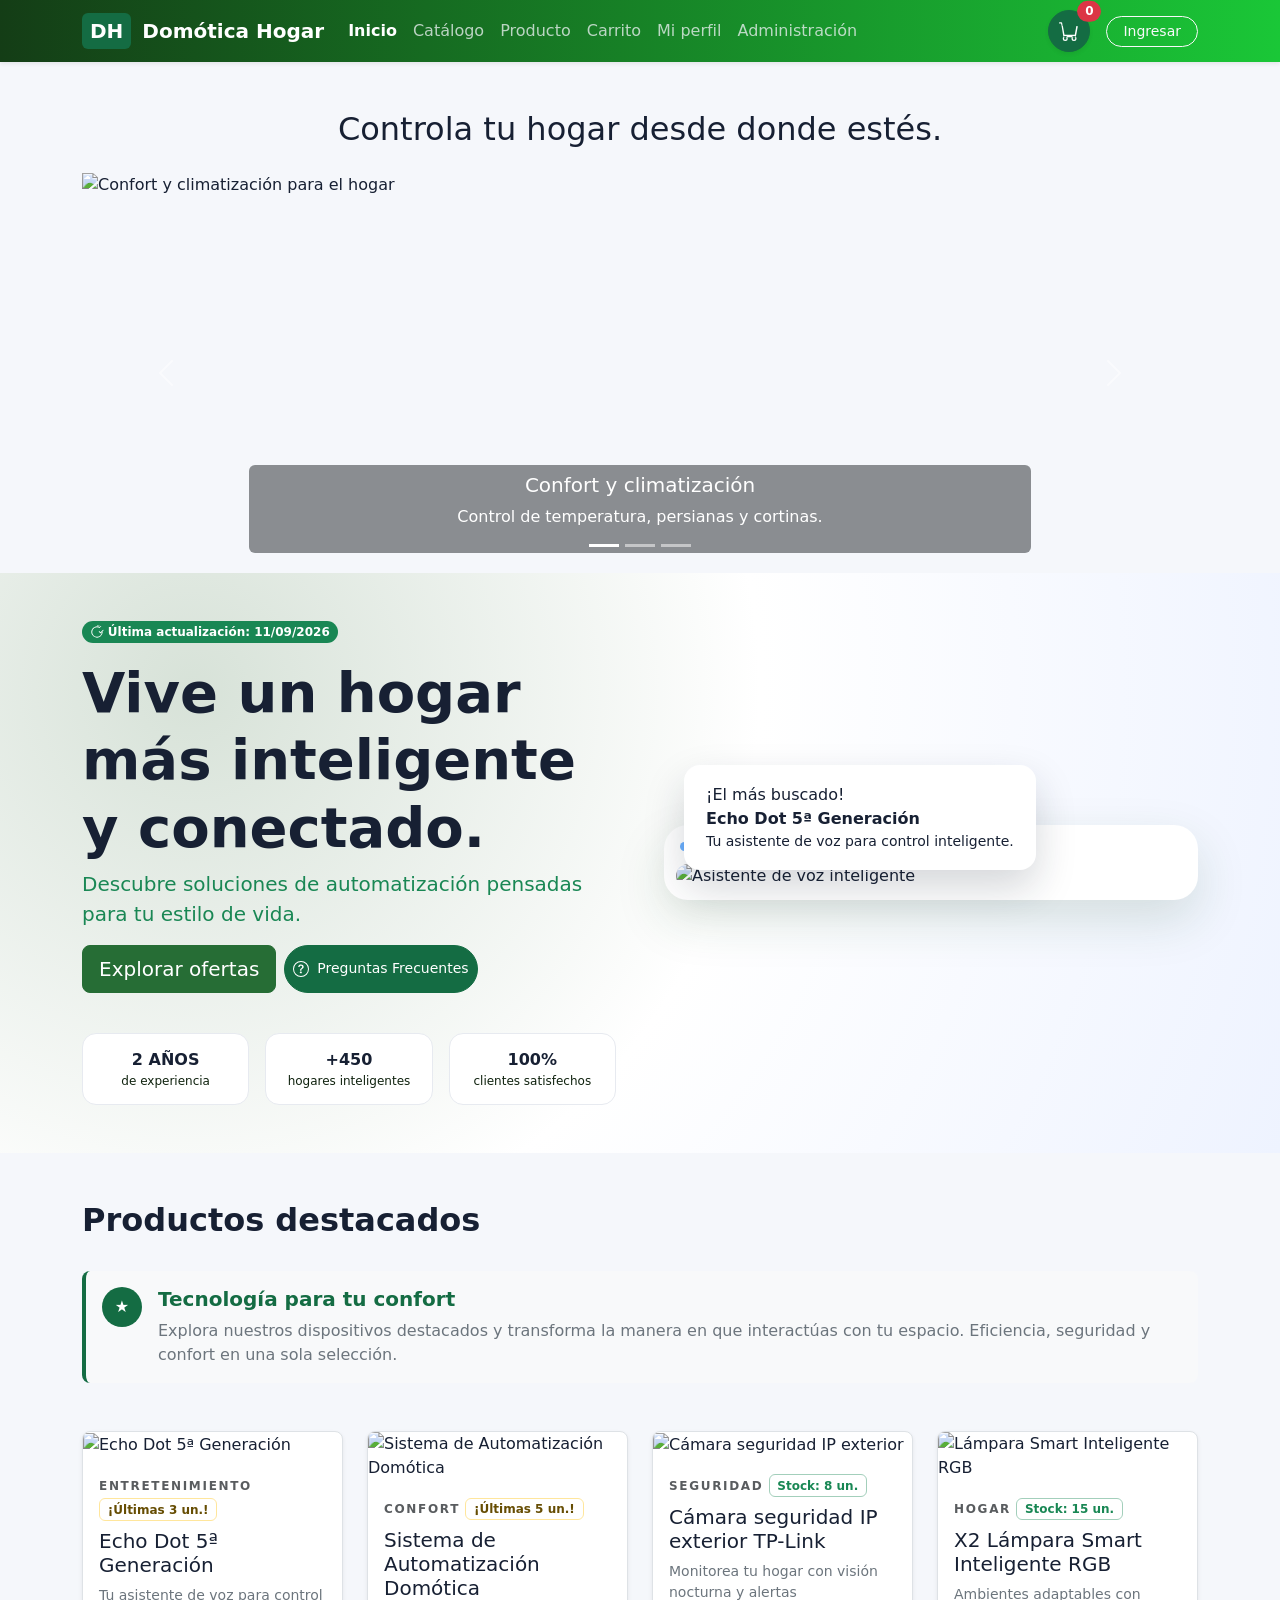
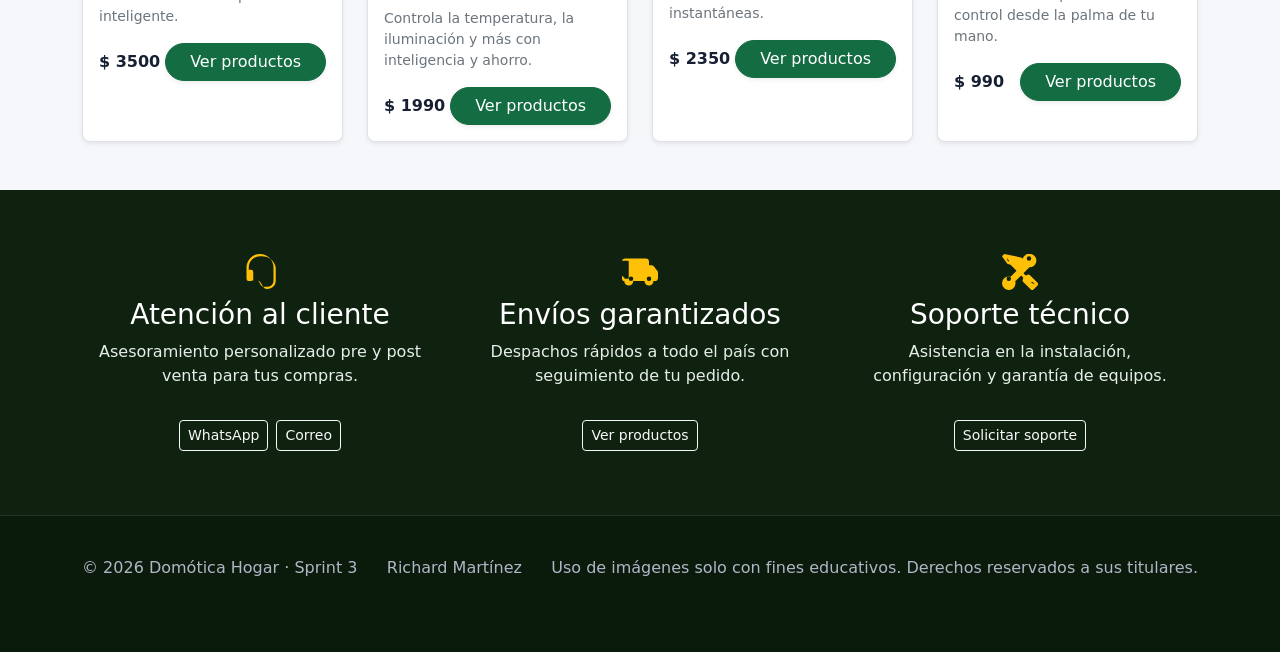
==== commit c2f9db7a: "Checkout transaccional en Firestore y autenticación estricta - Catálogo dinámico con imágenes establ" ====
--- a/index.html
+++ b/index.html
@@ -25,7 +25,7 @@
             <div class="collapse navbar-collapse" id="mainNav">
                 <ul class="navbar-nav me-auto mb-2 mb-lg-0">
                     <li class="nav-item">
-                        <a class="nav-link active" aria-current="page" data-page="inicio" href="index.html">Inicio</a>
+                        <a class="nav-link" data-page="inicio" href="index.html">Inicio</a>
                     </li>
                     <li class="nav-item">
                         <a class="nav-link" data-page="catalogo" href="catalogo.html">Catálogo</a>
@@ -55,13 +55,15 @@
                         </span>
                     </a>
 
-                    <a href="perfil.html" class="btn btn-outline-light rounded-pill btn-sm px-3">Ingresar</a>
+                    <div id="nav-auth-container" class="d-flex align-items-center gap-2">
+                        <a href="perfil.html" class="btn btn-outline-light btn-sm rounded-pill px-3">Ingresar</a>
+                    </div>
                 </div>
             </div>
         </div>
     </nav>
 
-    <!-- Contenido Principal (Encierra TODO el contenido visual) -->
+    <!-- Contenido Principal -->
     <main class="flex-grow-1">
 
         <!-- Carrusel -->
@@ -182,7 +184,6 @@
             </div>
 
             <div class="row g-4 mt-1">
-                <!-- Producto 1 -->
                 <div class="col-md-6 col-xl-3">
                     <article class="placeholder-product border rounded-3 overflow-hidden bg-white shadow-sm h-100">
                         <img src="https://a.storyblok.com/f/325304/58045/70b9ad700a/domotica-alexa.jpg/m/900x0/smart/filters:format(webp)" class="img-fluid w-100" alt="Echo Dot 5ª Generación" style="height: 200px; object-fit: cover;">
@@ -199,7 +200,6 @@
                     </article>
                 </div>
 
-                <!-- Producto 2 -->
                 <div class="col-md-6 col-xl-3">
                     <article class="placeholder-product border rounded-3 overflow-hidden bg-white shadow-sm h-100">
                         <img src="https://image.made-in-china.com/202f0j00ELaeRtbhIBcI/Tuya-WiFi-Zigbee-3-0-Integrated-Domotic-Smart-Home-Automation-System-Products-Devices-Work-with-Alexa-and-Google-Home.webp" class="img-fluid w-100" alt="Sistema de Automatización Domótica" style="height: 200px; object-fit: cover;">
@@ -216,7 +216,6 @@
                     </article>
                 </div>
 
-                <!-- Producto 3 -->
                 <div class="col-md-6 col-xl-3">
                     <article class="placeholder-product border rounded-3 overflow-hidden bg-white shadow-sm h-100">
                         <img src="https://tech.proaccesorios.com.uy/imgs/productos/productos34_3247.webp" class="img-fluid w-100" alt="Cámara seguridad IP exterior" style="height: 200px; object-fit: cover;">
@@ -233,7 +232,6 @@
                     </article>
                 </div>
 
-                <!-- Producto 4 -->
                 <div class="col-md-6 col-xl-3">
                     <article class="placeholder-product border rounded-3 overflow-hidden bg-white shadow-sm h-100">
                         <img src="https://http2.mlstatic.com/D_NQ_NP_2X_995627-MLU92600735337_092025-F.webp" class="img-fluid w-100" alt="Lámpara Smart Inteligente RGB" style="height: 200px; object-fit: cover;">
@@ -311,9 +309,9 @@
             </div>
         </section>
 
-    </main> <!-- AQUÍ CIERRA <main> -->
-
-    <!-- Footer (Hermano directo de <main>) -->
+    </main>
+
+    <!-- Footer -->
     <footer class="footer py-4 mt-auto">
         <div class="container d-flex justify-content-between flex-wrap gap-2 text-center text-md-start">
             <span>© 2026 Domótica Hogar · Sprint 3</span>
@@ -322,7 +320,7 @@
         </div>
     </footer>
 
-    <!-- MODALES Y ELEMENTOS FLOTANTES (Siempre al final, fuera de main y footer) -->
+    <!-- Modales y Elementos Flotantes -->
     <div class="modal fade" id="modalFaq" tabindex="-1" aria-labelledby="modalFaqLabel" aria-hidden="true">
         <div class="modal-dialog modal-dialog-centered modal-lg">
             <div class="modal-content">
@@ -415,19 +413,10 @@
         </div>
     </div>
 
-<!-- Scripts de Bootstrap y aplicación -->
+    <!-- Scripts -->
     <script src="https://cdn.jsdelivr.net/npm/bootstrap@5.3.3/dist/js/bootstrap.bundle.min.js"></script>
-    
-    <!-- Módulos JavaScript (esencial agregar type="module") -->
     <script type="module" src="js/base.js"></script>
     <script type="module" src="js/productos.js"></script>
-
-    <script type="module">
-        import { actualizarContadorCarritoGlobal } from './js/base.js';
-        document.addEventListener('DOMContentLoaded', () => {
-            actualizarContadorCarritoGlobal();
-        });
-    </script>
 </body>
 
 </html>
--- a/css/styles.css
+++ b/css/styles.css
@@ -292,4 +292,8 @@
   .hero-card img {
     height: 220px;
   }
+}
+/* Notificaciones Toast siempre visibles en capa superior */
+.toast-container {
+  z-index: 9999 !important;
 }
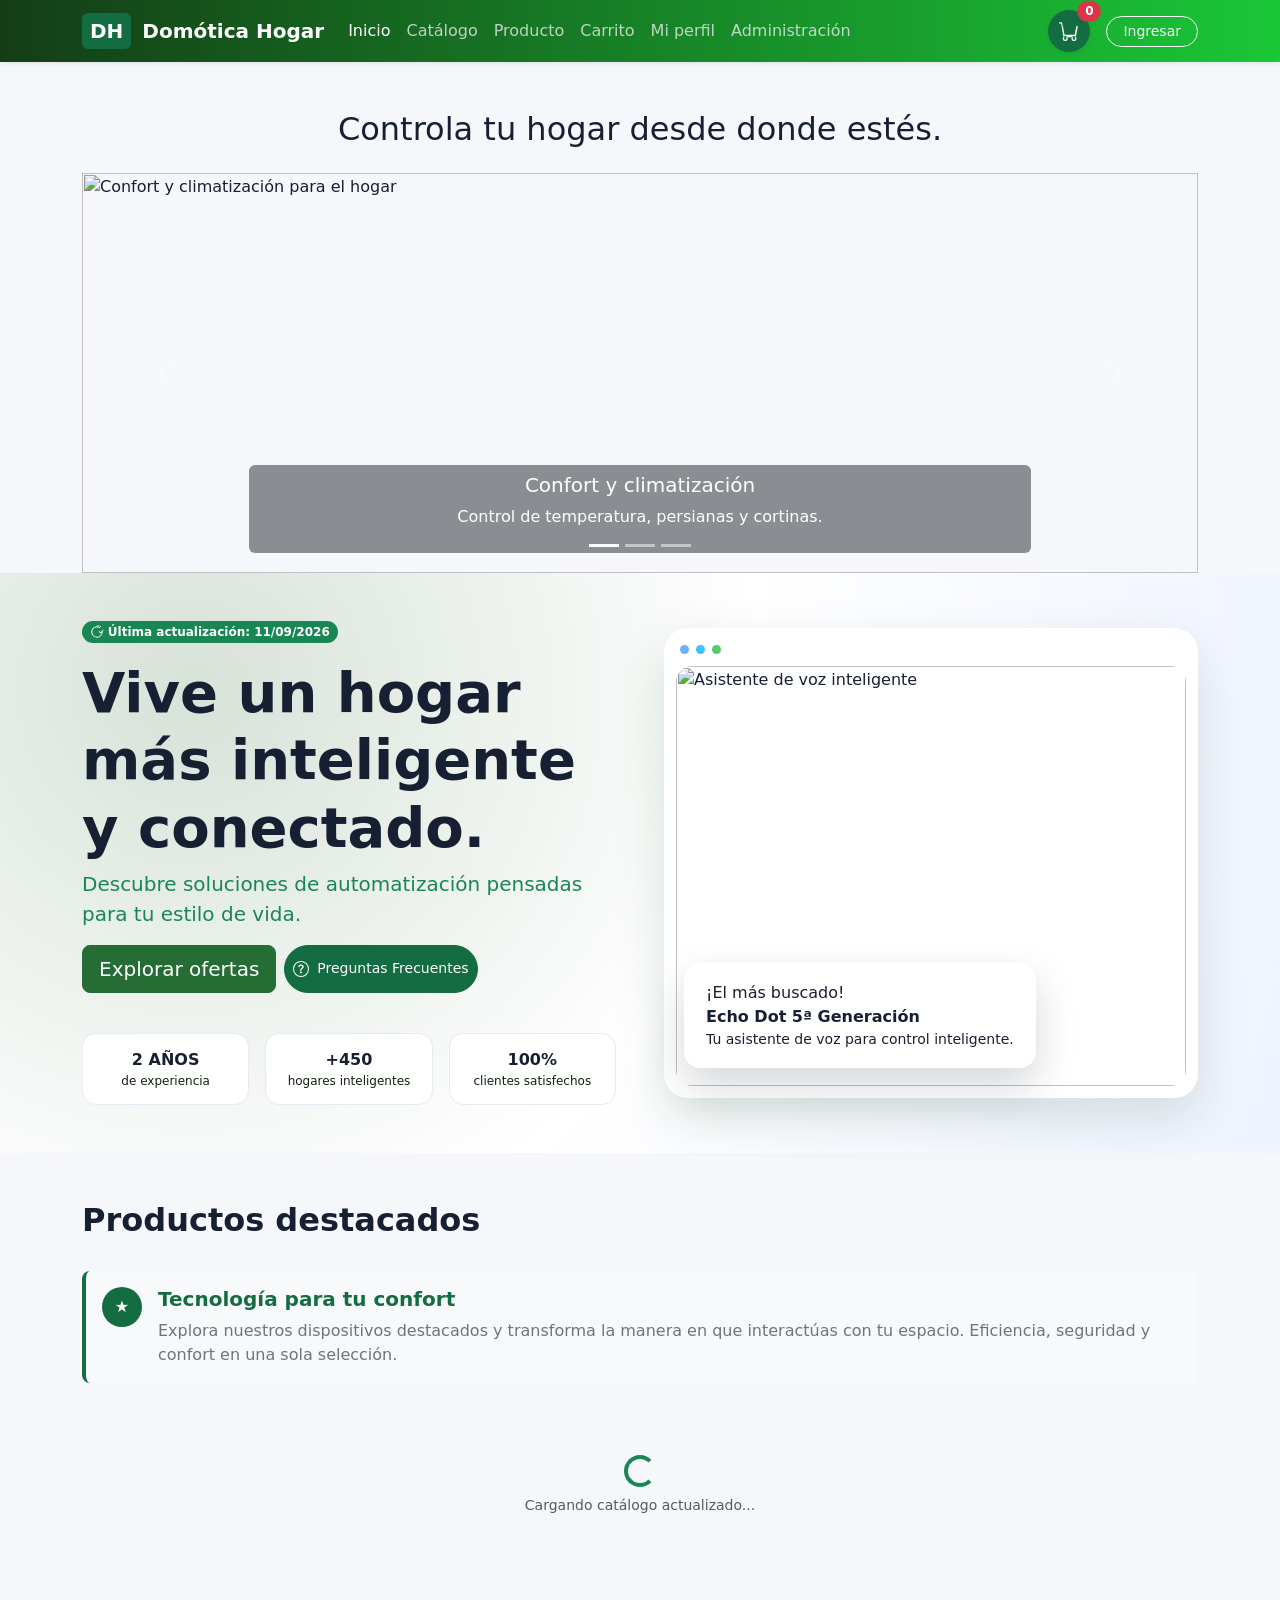
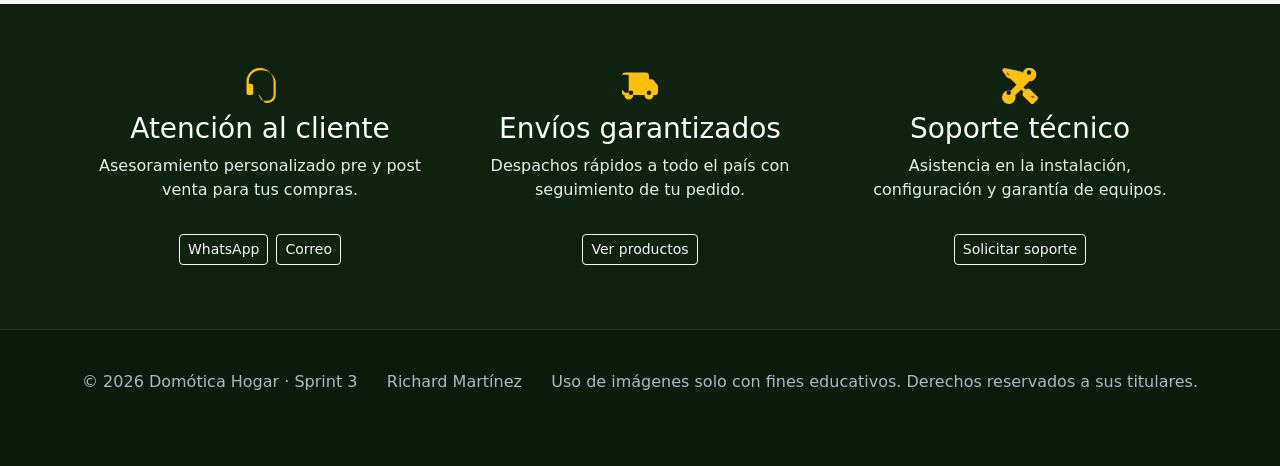
==== commit 0edd14ec: "Optimización de carga instantánea, opiniones verificadas y stock en tiempo real - Unificada la maque" ====
--- a/index.html
+++ b/index.html
@@ -1,6 +1,3 @@
-<!doctype html>
-<html lang="es">
-
 <head>
     <meta charset="utf-8">
     <meta name="viewport" content="width=device-width, initial-scale=1">
@@ -25,7 +22,7 @@
             <div class="collapse navbar-collapse" id="mainNav">
                 <ul class="navbar-nav me-auto mb-2 mb-lg-0">
                     <li class="nav-item">
-                        <a class="nav-link" data-page="inicio" href="index.html">Inicio</a>
+                        <a class="nav-link active" data-page="inicio" href="index.html">Inicio</a>
                     </li>
                     <li class="nav-item">
                         <a class="nav-link" data-page="catalogo" href="catalogo.html">Catálogo</a>
@@ -183,69 +180,13 @@
                 </div>
             </div>
 
-            <div class="row g-4 mt-1">
-                <div class="col-md-6 col-xl-3">
-                    <article class="placeholder-product border rounded-3 overflow-hidden bg-white shadow-sm h-100">
-                        <img src="https://a.storyblok.com/f/325304/58045/70b9ad700a/domotica-alexa.jpg/m/900x0/smart/filters:format(webp)" class="img-fluid w-100" alt="Echo Dot 5ª Generación" style="height: 200px; object-fit: cover;">
-                        <div class="p-3">
-                            <span class="eyebrow text-uppercase text-muted small fw-bold">Entretenimiento</span>
-                            <span class="badge text-bg-warning-subtle text-warning-emphasis border border-warning-subtle fw-semibold">¡Últimas 3 un.!</span>
-                            <h3 class="h5 mt-2">Echo Dot 5ª Generación</h3>
-                            <p class="text-secondary small">Tu asistente de voz para control inteligente.</p>
-                            <div class="d-flex justify-content-between align-items-center mt-3">
-                                <strong>$ 3500</strong>
-                                <a href="catalogo.html" class="btn text-white rounded-pill px-4 shadow-sm" style="background-color: #146c43; border-color: #146c43;">Ver productos</a>
-                            </div>
-                        </div>
-                    </article>
-                </div>
-
-                <div class="col-md-6 col-xl-3">
-                    <article class="placeholder-product border rounded-3 overflow-hidden bg-white shadow-sm h-100">
-                        <img src="https://image.made-in-china.com/202f0j00ELaeRtbhIBcI/Tuya-WiFi-Zigbee-3-0-Integrated-Domotic-Smart-Home-Automation-System-Products-Devices-Work-with-Alexa-and-Google-Home.webp" class="img-fluid w-100" alt="Sistema de Automatización Domótica" style="height: 200px; object-fit: cover;">
-                        <div class="p-3">
-                            <span class="eyebrow text-uppercase text-muted small fw-bold">Confort</span>
-                            <span class="badge text-bg-warning-subtle text-warning-emphasis border border-warning-subtle fw-semibold">¡Últimas 5 un.!</span>
-                            <h3 class="h5 mt-2">Sistema de Automatización Domótica</h3>
-                            <p class="text-secondary small">Controla la temperatura, la iluminación y más con inteligencia y ahorro.</p>
-                            <div class="d-flex justify-content-between align-items-center mt-3">
-                                <strong>$ 1990</strong>
-                                <a href="catalogo.html" class="btn text-white rounded-pill px-4 shadow-sm" style="background-color: #146c43; border-color: #146c43;">Ver productos</a>
-                            </div>
-                        </div>
-                    </article>
-                </div>
-
-                <div class="col-md-6 col-xl-3">
-                    <article class="placeholder-product border rounded-3 overflow-hidden bg-white shadow-sm h-100">
-                        <img src="https://tech.proaccesorios.com.uy/imgs/productos/productos34_3247.webp" class="img-fluid w-100" alt="Cámara seguridad IP exterior" style="height: 200px; object-fit: cover;">
-                        <div class="p-3">
-                            <span class="eyebrow text-uppercase text-muted small fw-bold">Seguridad</span>
-                            <span class="badge text-bg-success-subtle text-success border border-success-subtle fw-semibold">Stock: 8 un.</span>
-                            <h3 class="h5 mt-2">Cámara seguridad IP exterior TP-Link</h3>
-                            <p class="text-secondary small">Monitorea tu hogar con visión nocturna y alertas instantáneas.</p>
-                            <div class="d-flex justify-content-between align-items-center mt-3">
-                                <strong>$ 2350</strong>
-                                <a href="catalogo.html" class="btn text-white rounded-pill px-4 shadow-sm" style="background-color: #146c43; border-color: #146c43;">Ver productos</a>
-                            </div>
-                        </div>
-                    </article>
-                </div>
-
-                <div class="col-md-6 col-xl-3">
-                    <article class="placeholder-product border rounded-3 overflow-hidden bg-white shadow-sm h-100">
-                        <img src="https://http2.mlstatic.com/D_NQ_NP_2X_995627-MLU92600735337_092025-F.webp" class="img-fluid w-100" alt="Lámpara Smart Inteligente RGB" style="height: 200px; object-fit: cover;">
-                        <div class="p-3">
-                            <span class="eyebrow text-uppercase text-muted small fw-bold">Hogar</span>
-                            <span class="badge text-bg-success-subtle text-success border border-success-subtle fw-semibold">Stock: 15 un.</span>
-                            <h3 class="h5 mt-2">X2 Lámpara Smart Inteligente RGB</h3>
-                            <p class="text-secondary small">Ambientes adaptables con control desde la palma de tu mano.</p>
-                            <div class="d-flex justify-content-between align-items-center mt-3">
-                                <strong>$ 990</strong>
-                                <a href="catalogo.html" class="btn text-white rounded-pill px-4 shadow-sm" style="background-color: #146c43; border-color: #146c43;">Ver productos</a>
-                            </div>
-                        </div>
-                    </article>
+            <!-- Grilla dinámica vinculada a JS con actualización de stock en tiempo real -->
+            <div id="productos-destacados" class="row g-4 mt-1">
+                <div class="col-12 text-center py-4">
+                    <div class="spinner-border text-success" role="status">
+                        <span class="visually-hidden">Cargando productos...</span>
+                    </div>
+                    <p class="text-muted mt-2 small">Cargando catálogo actualizado...</p>
                 </div>
             </div>
         </section>
@@ -403,6 +344,7 @@
         </div>
     </div>
 
+    <!-- Toast -->
     <div class="toast-container position-fixed bottom-0 end-0 p-3">
         <div id="appToast" class="toast">
             <div class="toast-header">
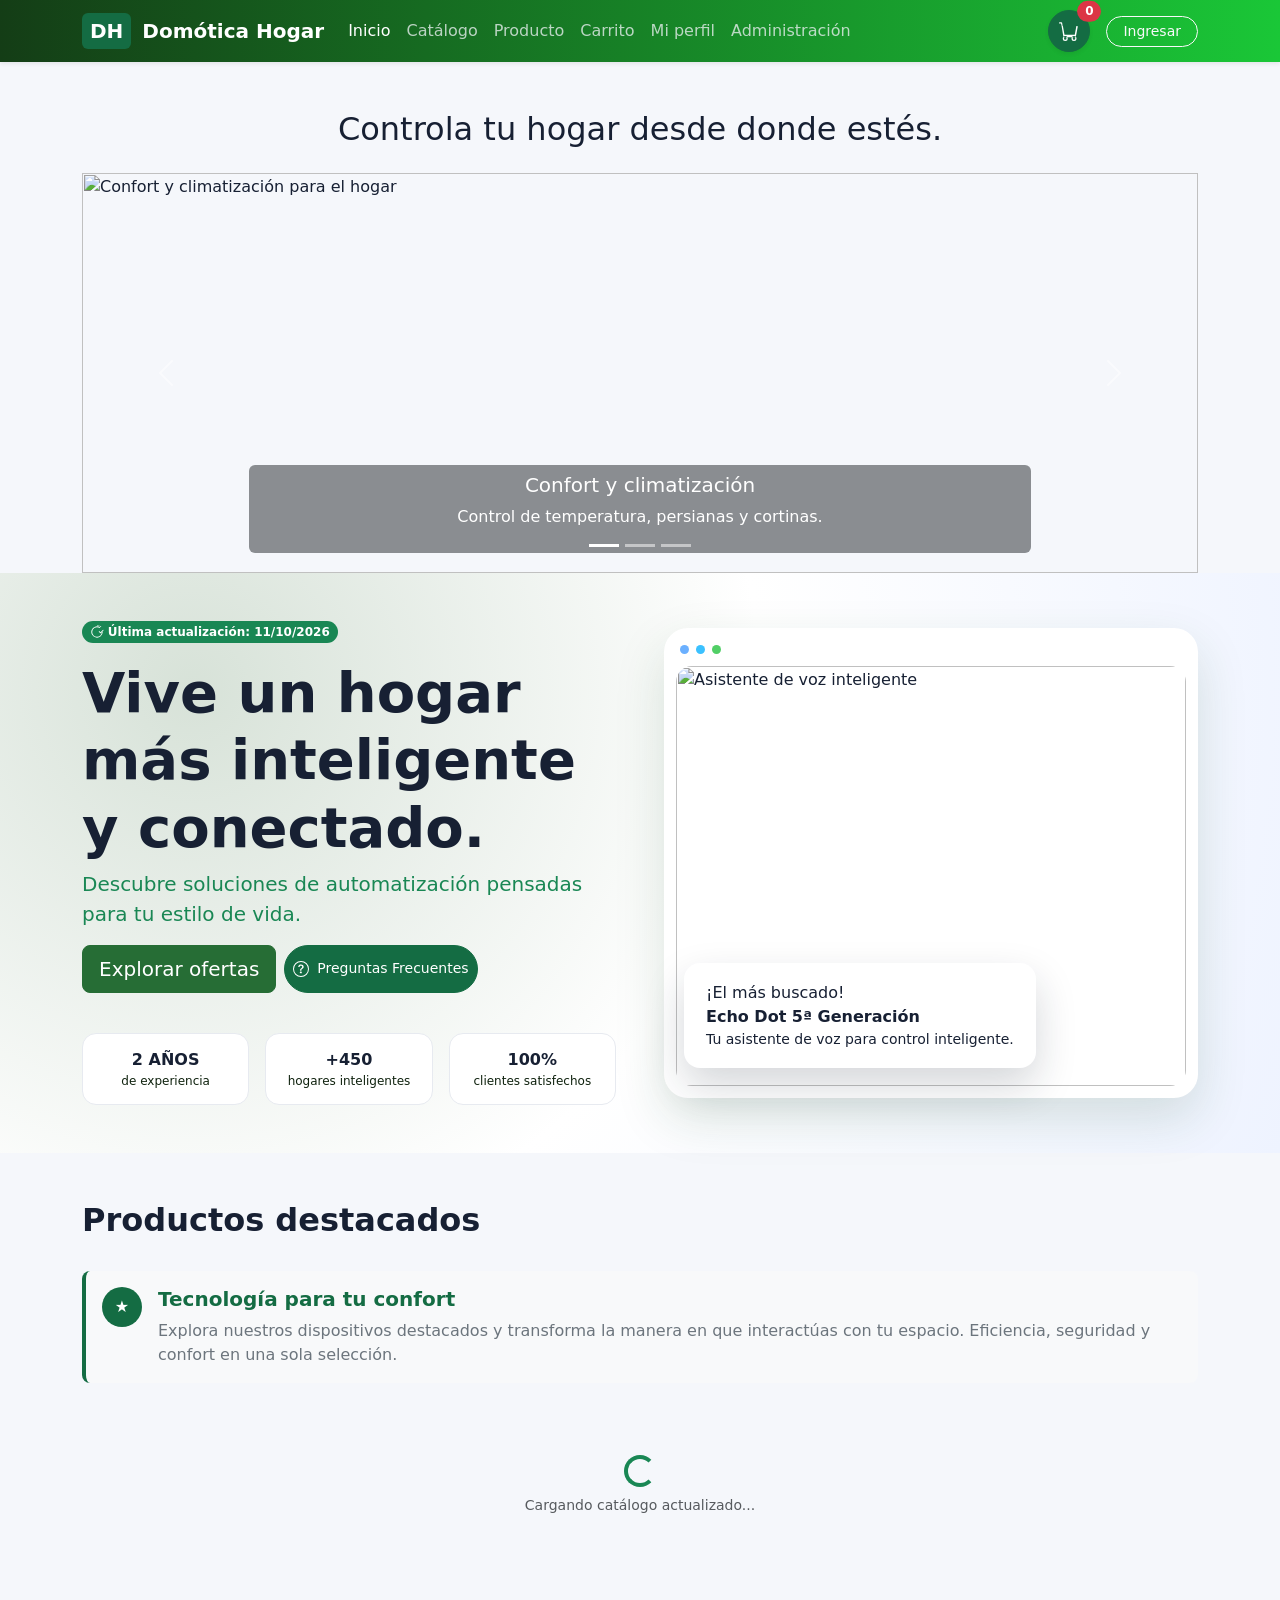
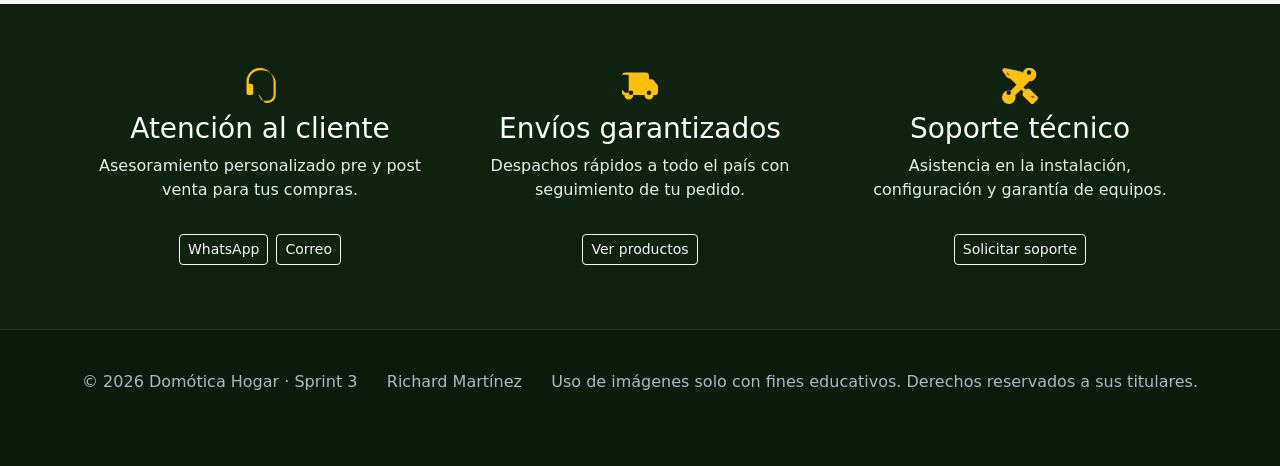
==== commit 12efcfe7: "Actualizar documentación técnica para Sprint 3 - Añadida sección explicativa sobre la estrategia de " ====
--- a/index.html
+++ b/index.html
@@ -121,7 +121,7 @@
                                 <path d="M8.515 1.019A7 7 0 0 0 8 1V0a8 8 0 0 1 .589.022zm2.004.45a7 7 0 0 0-.985-.299l.219-.976c.383.086.76.2 1.122.341zm1.728 1.149a7 7 0 0 0-.791-.559l.485-.874c.348.193.682.41 1 .649zM2.5 8a5.5 5.5 0 0 1 8.25-4.764.5.5 0 0 0 .5-.866A6.5 6.5 0 1 0 14.5 8a.5.5 0 0 0-1 0 5.5 5.5 0 1 1-11 0"/>
                                 <path d="M15.354 5.646a.5.5 0 0 1 0 .708l-3 3a.5.5 0 0 1-.708 0l-1.5-1.5a.5.5 0 1 1 .708-.708L12 8.293l2.646-2.647a.5.5 0 0 1 .708 0z"/>
                             </svg>
-                            Última actualización: 11/09/2026
+                            Última actualización: 11/10/2026
                         </span>
                         <h1 class="display-4 fw-bold">Vive un hogar más inteligente y conectado.</h1>
                         <p class="lead text-success"><strong>Descubre soluciones de automatización pensadas para tu estilo de vida.</strong></p>
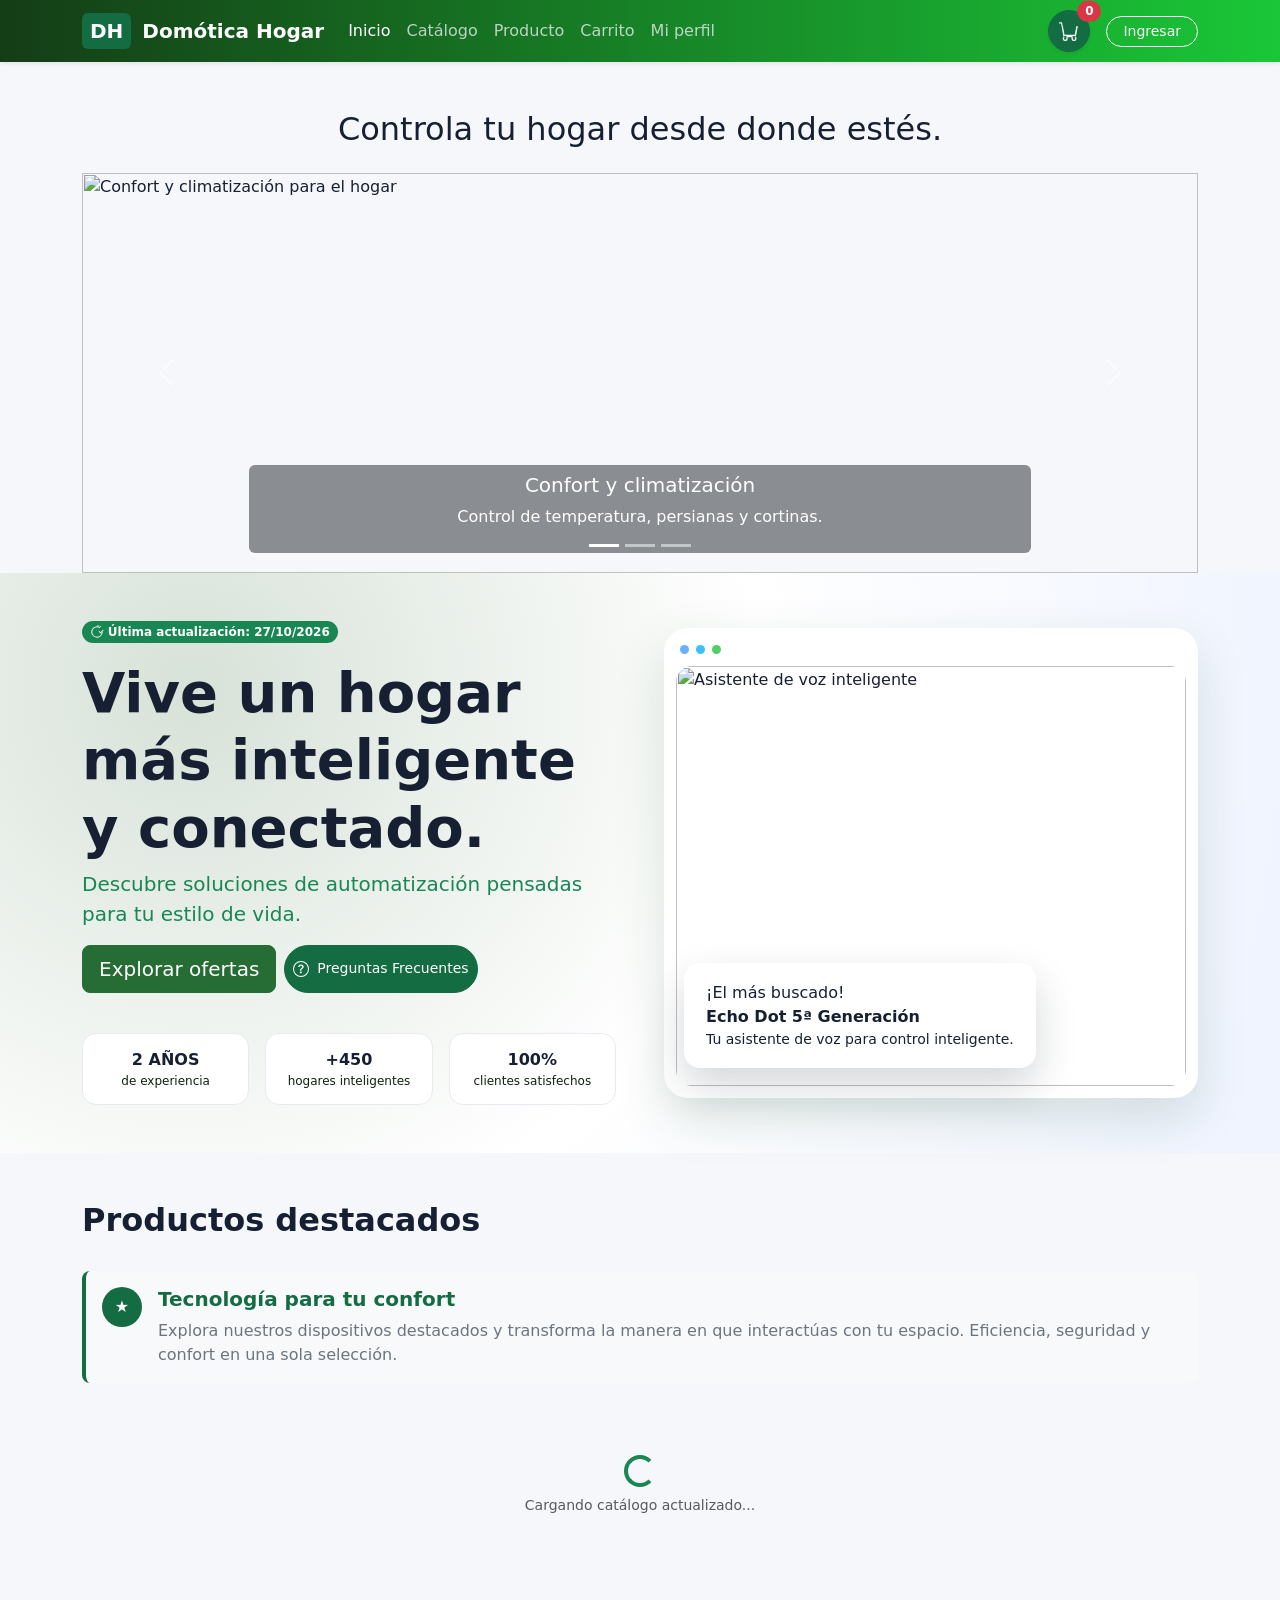
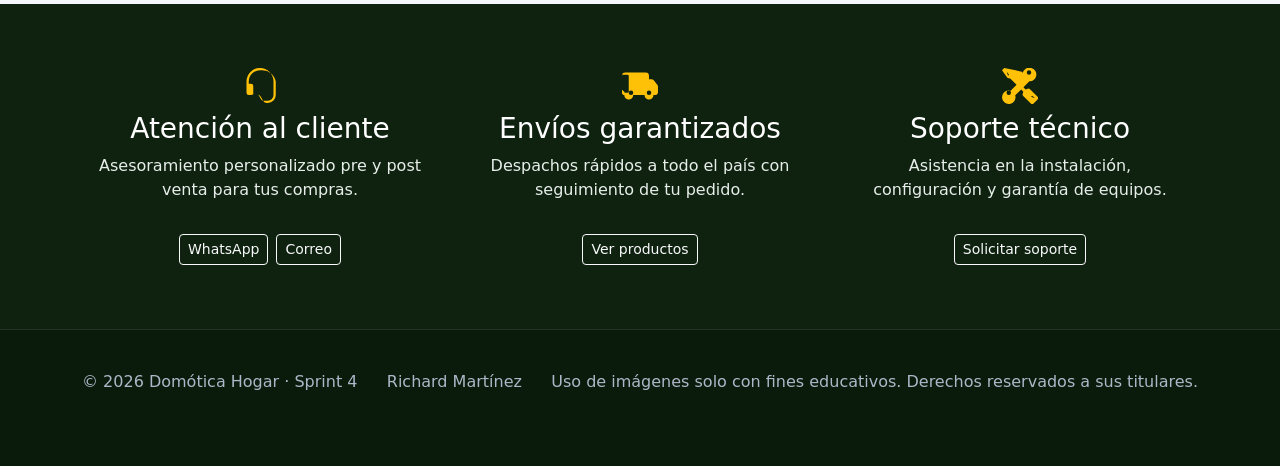
==== commit b586428f: "Persisitir estado del carrito en flujo de autenticación y corregir validaciones" ====
--- a/index.html
+++ b/index.html
@@ -121,7 +121,7 @@
                                 <path d="M8.515 1.019A7 7 0 0 0 8 1V0a8 8 0 0 1 .589.022zm2.004.45a7 7 0 0 0-.985-.299l.219-.976c.383.086.76.2 1.122.341zm1.728 1.149a7 7 0 0 0-.791-.559l.485-.874c.348.193.682.41 1 .649zM2.5 8a5.5 5.5 0 0 1 8.25-4.764.5.5 0 0 0 .5-.866A6.5 6.5 0 1 0 14.5 8a.5.5 0 0 0-1 0 5.5 5.5 0 1 1-11 0"/>
                                 <path d="M15.354 5.646a.5.5 0 0 1 0 .708l-3 3a.5.5 0 0 1-.708 0l-1.5-1.5a.5.5 0 1 1 .708-.708L12 8.293l2.646-2.647a.5.5 0 0 1 .708 0z"/>
                             </svg>
-                            Última actualización: 11/10/2026
+                            Última actualización: 27/10/2026
                         </span>
                         <h1 class="display-4 fw-bold">Vive un hogar más inteligente y conectado.</h1>
                         <p class="lead text-success"><strong>Descubre soluciones de automatización pensadas para tu estilo de vida.</strong></p>
@@ -255,7 +255,7 @@
     <!-- Footer -->
     <footer class="footer py-4 mt-auto">
         <div class="container d-flex justify-content-between flex-wrap gap-2 text-center text-md-start">
-            <span>© 2026 Domótica Hogar · Sprint 3</span>
+            <span>© 2026 Domótica Hogar · Sprint 4</span>
             <span>Richard Martínez</span> 
             <span>Uso de imágenes solo con fines educativos. Derechos reservados a sus titulares.</span>
         </div>
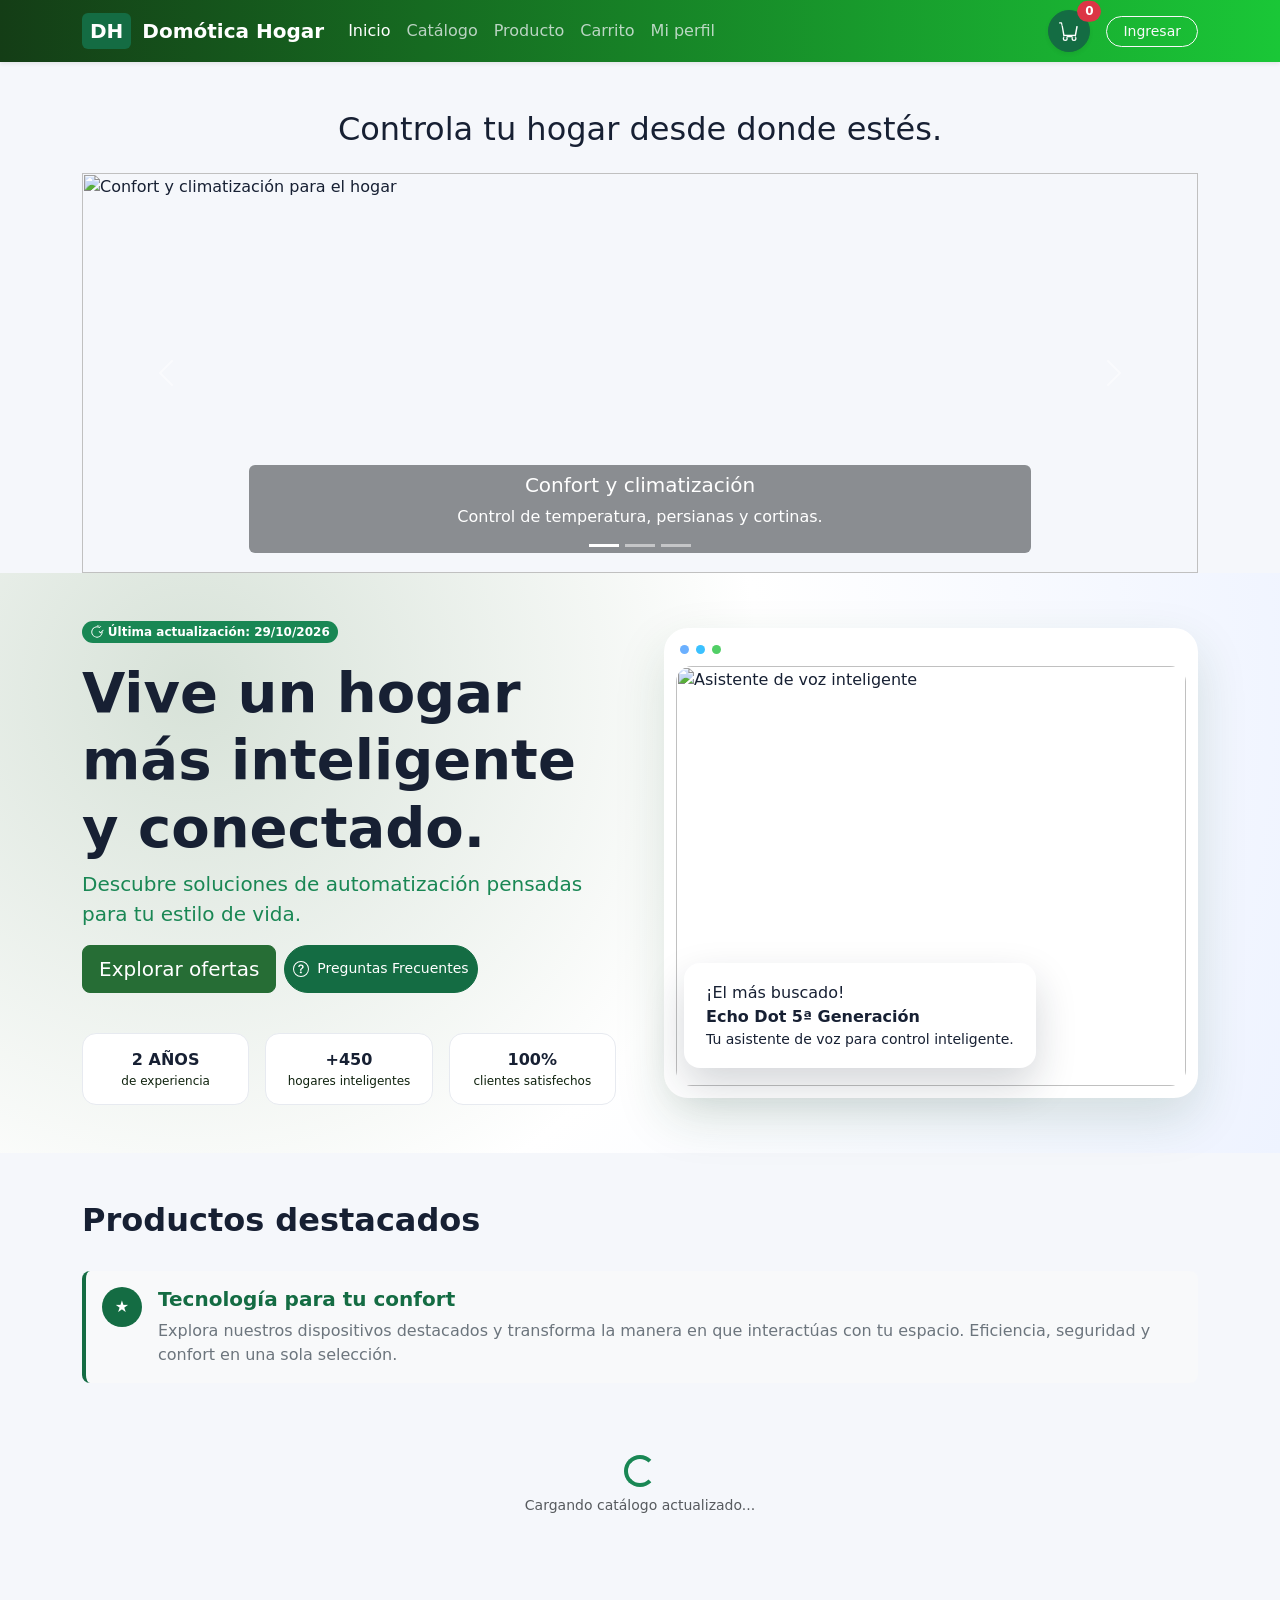
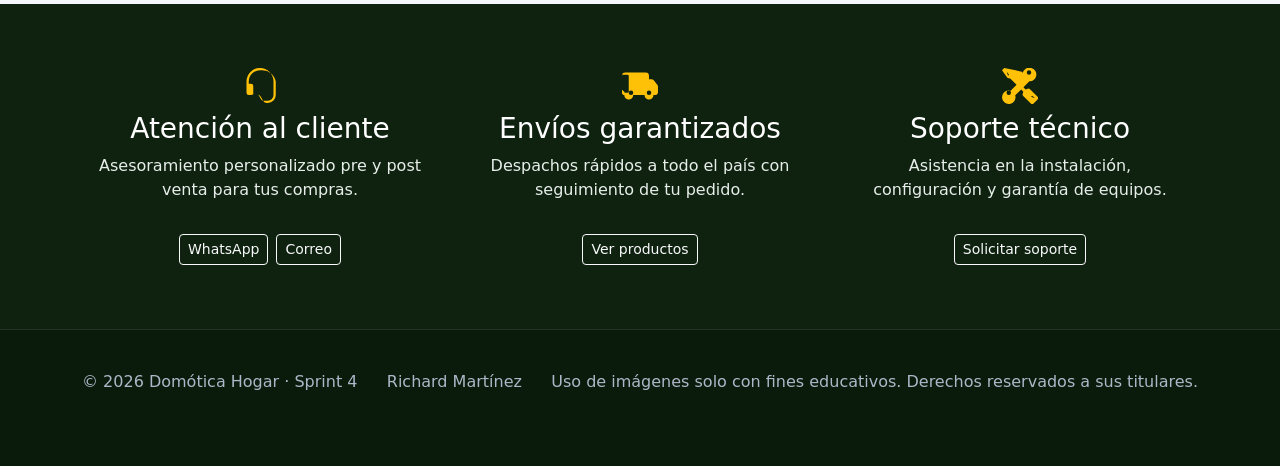
==== commit 233bded5: "Actualizar README.md para el Sprint 4 - Agregar descripción general del proyecto y arquitectura del " ====
--- a/index.html
+++ b/index.html
@@ -121,7 +121,7 @@
                                 <path d="M8.515 1.019A7 7 0 0 0 8 1V0a8 8 0 0 1 .589.022zm2.004.45a7 7 0 0 0-.985-.299l.219-.976c.383.086.76.2 1.122.341zm1.728 1.149a7 7 0 0 0-.791-.559l.485-.874c.348.193.682.41 1 .649zM2.5 8a5.5 5.5 0 0 1 8.25-4.764.5.5 0 0 0 .5-.866A6.5 6.5 0 1 0 14.5 8a.5.5 0 0 0-1 0 5.5 5.5 0 1 1-11 0"/>
                                 <path d="M15.354 5.646a.5.5 0 0 1 0 .708l-3 3a.5.5 0 0 1-.708 0l-1.5-1.5a.5.5 0 1 1 .708-.708L12 8.293l2.646-2.647a.5.5 0 0 1 .708 0z"/>
                             </svg>
-                            Última actualización: 27/10/2026
+                            Última actualización: 29/10/2026
                         </span>
                         <h1 class="display-4 fw-bold">Vive un hogar más inteligente y conectado.</h1>
                         <p class="lead text-success"><strong>Descubre soluciones de automatización pensadas para tu estilo de vida.</strong></p>
